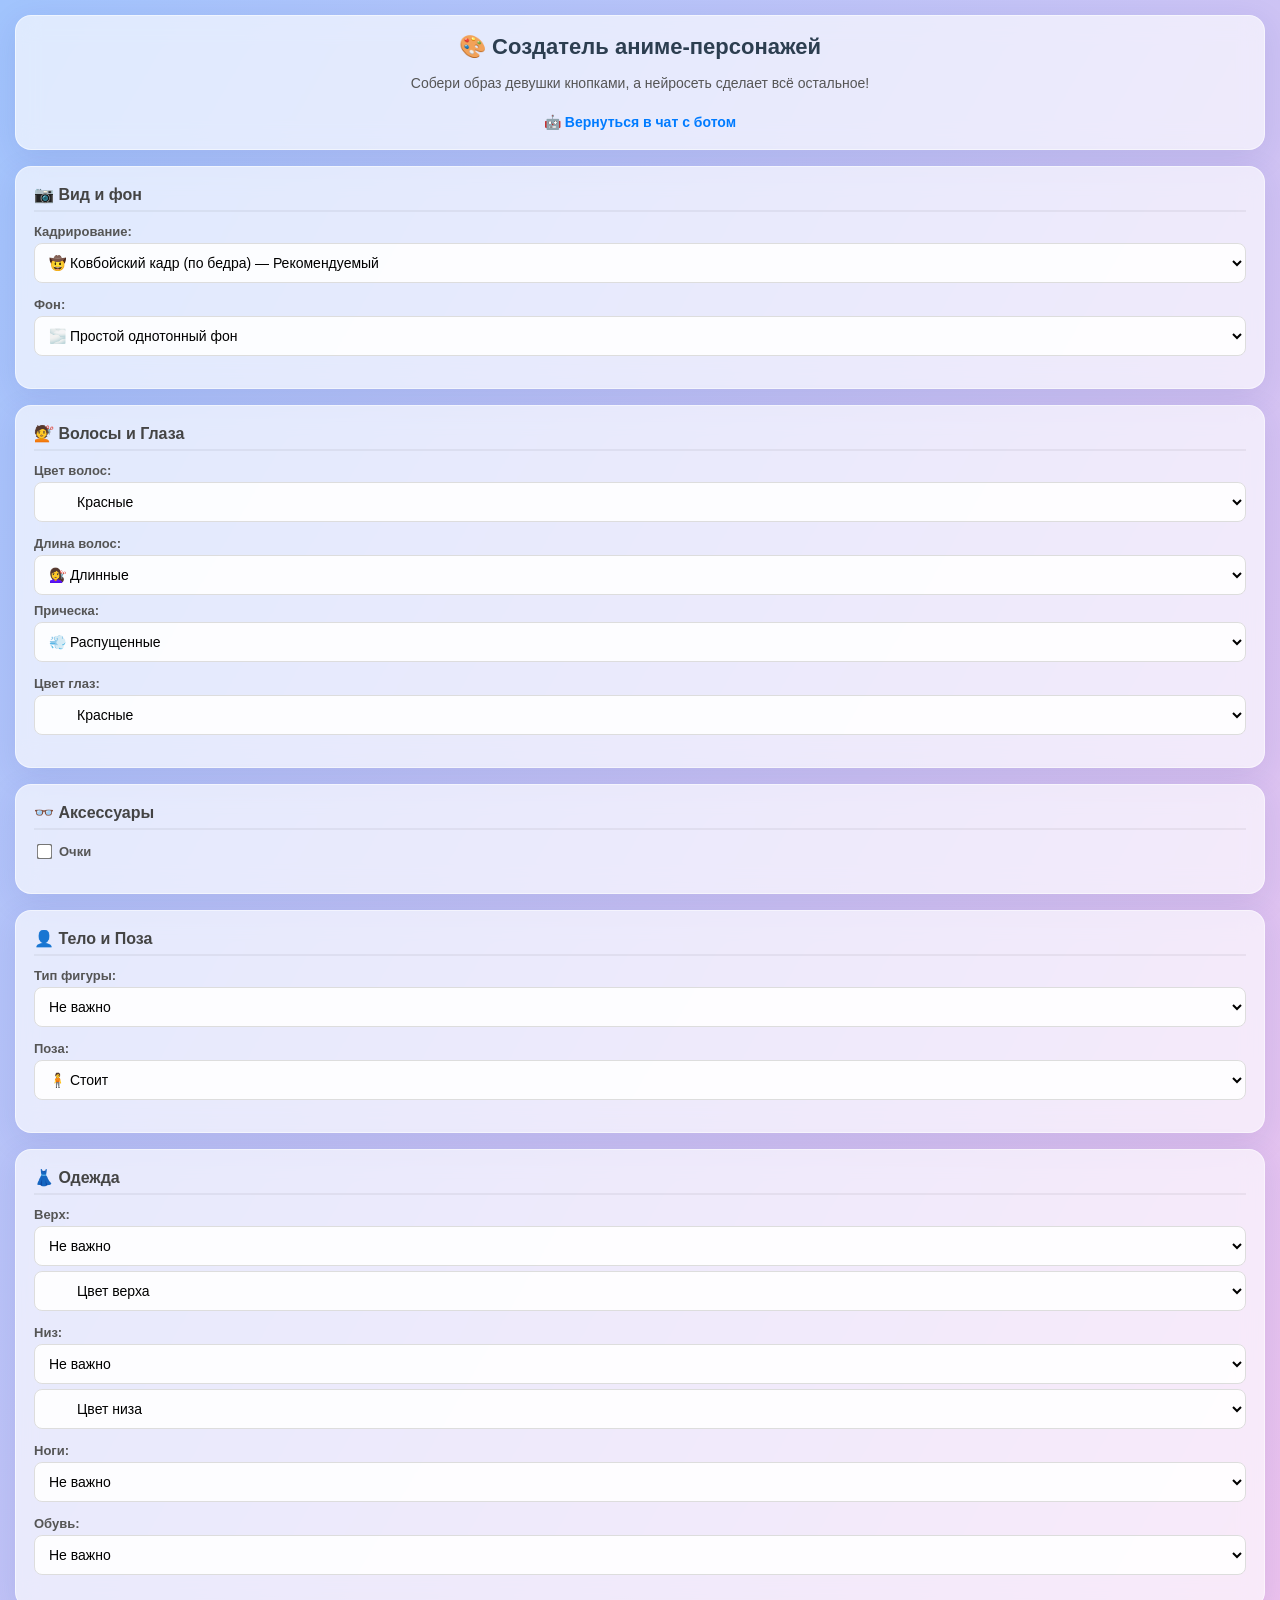
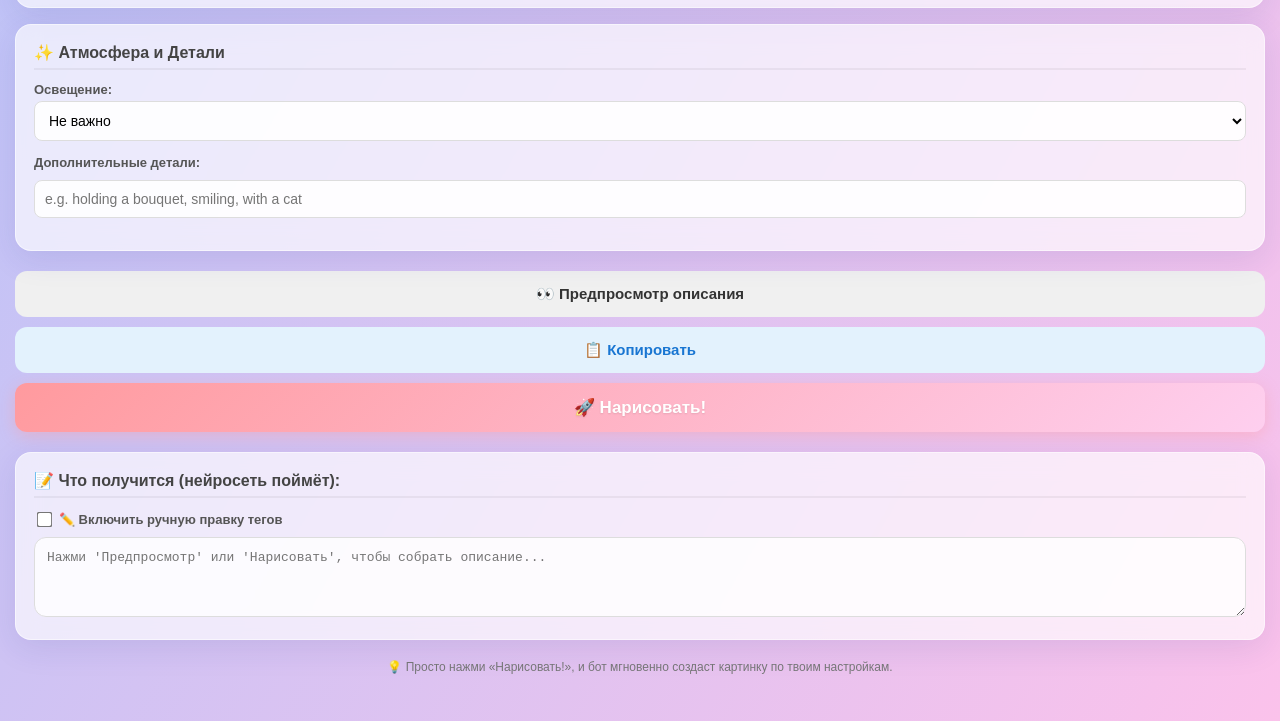
==== index.html @ bd8673c9 "add top" ====
<!DOCTYPE html>
<html lang="ru">
<head>
    <meta charset="UTF-8">
    <meta name="viewport" content="width=device-width, initial-scale=1.0, maximum-scale=1.0, user-scalable=no">
    <title>🎨 Создатель персонажей</title>
    <link rel="stylesheet" href="style.css">
    <script src="https://telegram.org/js/telegram-web-app.js"></script>
</head>
<body>

<div class="header">
    <h2>🎨 Создатель аниме-персонажей</h2>
    <p class="subtitle">Собери образ девушки кнопками, а нейросеть сделает всё остальное!</p>
    <a href="https://t.me/MyNekoBaka89_bot" target="_blank" class="bot-link">
        🤖 Вернуться в чат с ботом
    </a>
</div>

<div class="section">
    <h3>📷 Вид и фон</h3>
    <div class="control">
        <label>Кадрирование:</label>
        <select id="framing">
            <option value="cowboy shot" selected>🤠 Ковбойский кадр (по бедра) — Рекомендуемый</option>
            <option value="upper body">👤 По пояс (портрет)</option>
            <option value="full body">📸 Полный рост (требует деталей)</option>
            <option value="portrait">🖼️ Портрет (лицо и плечи)</option>
            <option value="close-up">🔍 Крупный план (только лицо)</option>
        </select>
    </div>
    <div class="control">
        <label>Фон:</label>
        <select id="background">
            <option value="simple background">🌫️ Простой однотонный фон</option>
            <option value="white background">⚪ Белый фон</option>
            <option value="bedroom">🛏️ Уютная спальня</option>
            <option value="luxury room">🏰 Роскошная комната</option>
            <option value="city park">🌳 Городской парк</option>
            <option value="night city">🌃 Ночной город</option>
            <option value="beach">🏖️ Пляж</option> <!-- 🔥 НОВОЕ -->
            <option value="">— Свой вариант —</option>
        </select>
        <input type="text" id="background_custom" placeholder="e.g. rooftop, cafe, forest" style="display: none;">
    </div>
</div>

<div class="section">
    <h3>💇 Волосы и Глаза</h3>
    <div class="control">
        <label>Цвет волос:</label>
        <select id="hair_color"  class="color-select">
            <option value="red hair">Красные</option>
            <option value="white hair">Белые</option>
            <option value="silver hair">Серебряные</option>
            <option value="black hair">Чёрные</option>
            <option value="brown hair">Каштановые</option>
            <option value="blonde hair">Блонд</option>
            <option value="pink hair">Розовые</option>
            <option value="blue hair">Синие</option>
            <option value="green hair">Зелёные</option>
            <option value="purple hair">Фиолетовые</option>
            <option value="multicolor hair">Разноцветные</option>
            <option value="lilac hair">Сиреневые</option>
            <option value="">— Свой вариант —</option>
        </select>
        <!-- СКРЫТ ПО УМОЛЧАНИЮ -->
        <input type="text" id="hair_color_custom" placeholder="e.g. gradient, rainbow, silver" style="display: none;">
    </div>
    <div class="control">
        <label>Длина волос:</label>
        <select id="hair_length">
            <option value="long hair">💇‍♀️ Длинные</option>
            <option value="medium hair">💇 Средние</option>
            <option value="short hair">✂️ Короткие</option>
        </select>
        <label style="margin-top: 8px; display: block;">Прическа:</label>
        <select id="hair_style">
            <option value="">💨 Распущенные</option>
            <option value="ponytail">🎀 Хвост</option>
            <option value="side ponytail">🎀 Хвост набок</option>
            <option value="twintails">👯 Два хвоста</option>
            <option value="twintails drill">🌀 Два хвоста-дрели</option>
            <option value="braids">🧶 Косы</option>
            <option value="bob cut">💇 Каре</option>
            <option value="hime cut">👑 Химэ (принцесса)</option>
            <option value="drill hair">🌀 Спиральные локоны</option>
            <option value="ahoge">📌 Ахогэ (торчащая прядь)</option>
            <option value="messy hair">💨 Растрёпанные</option>
            <option value="custom">— Свой вариант —</option>
        </select>
        <input type="text" id="hair_style_custom" placeholder="e.g. braided bun, messy bun" style="display: none; margin-top: 5px;">
    </div>
    <div class="control">
        <label>Цвет глаз:</label>
        <select id="eye_color"  class="color-select">
            <option value="red eyes">Красные</option>
            <option value="blue eyes">Голубые</option>
            <option value="green eyes">Зелёные</option>
            <option value="golden eyes">Золотые</option>
            <option value="purple eyes">Фиолетовые</option>
            <option value="pink eyes">Розовые</option>
            <option value="cyan eyes">Бирюзовые</option>
            <option value="yellow eyes">Жёлтые</option>
            <option value="white eyes">Белые (без зрачков)</option>
            <option value="">— Свой вариант —</option>
        </select>
        <!-- СКРЫТ ПО УМОЛЧАНИЮ -->
        <input type="text" id="eye_color_custom" placeholder="e.g. heterochromia, glowing eyes" style="display: none;">
    </div>
</div>

<div class="section">
    <h3>👓 Аксессуары</h3>
    <div class="control">
        <label style="display: flex; align-items: center; cursor: pointer;">
            <input type="checkbox" id="glasses" style="width: auto; margin-right: 8px; transform: scale(1.2);">
            Очки
        </label>
    </div>
</div>

<div class="section">
    <h3>👤 Тело и Поза</h3>
    <div class="control">
        <label>Тип фигуры:</label>
        <select id="body_type">
            <option value="">Не важно</option>
            <option value="slender">Стройная</option>
            <option value="curvy">Пышные формы</option>
            <option value="athletic">Спортивная</option>
        </select>
    </div>
    <div class="control">
        <label>Поза:</label>
        <select id="pose">
            <option value="standing">🧍 Стоит</option>
            <option value="sitting">🧘 Сидит</option>
            <option value="lying">🛌 Лежит</option>
            <option value="kneeling">🧎 На коленях</option>
            <option value="facing viewer">👀 Смотрит прямо на зрителя</option>
            <option value="">— Свой вариант —</option>
        </select>
        <!-- СКРЫТ ПО УМОЛЧАНИЮ -->
        <input type="text" id="pose_custom" placeholder="e.g. hugging pillow, looking back" style="display: none;">
    </div>
</div>

<div class="section">
    <h3>👗 Одежда</h3>
    <div class="control">
        <label>Верх:</label>
        <select id="top">
            <option value="">Не важно</option>
            <option value="t-shirt">👕 Футболка</option>
            <option value="shirt"> Рубашка</option>
            <option value="blouse">👚 Блузка</option>
            <option value="crop top"> Кроп-топ</option>
            <option value="tank top">🎽 Майка</option>
            <option value="off-shoulder shirt">👗 С открытыми плечами</option>
            <option value="backless dress">👗 С открытой спиной</option>
            <option value="bikini top"> Бикини (верх)</option> <!-- 🔥 НОВОЕ -->
            <option value="bra">🎀 Бюстгальтер</option>
            <option value="cat bra">🐱 Бюстгальтер с ушками</option>
            <option value="custom">— Свой вариант —</option>
        </select>
        <select id="top_color" style="margin-top: 5px;" class="color-select">
            <option value="">Цвет верха</option>
            <option value="red">Красный</option>
            <option value="white">Белый</option>
            <option value="black">Черный</option>
            <option value="blue">Синий</option>
            <option value="pink">Розовый</option>
            <option value="purple">Фиолетовый</option>
            <option value="custom">— Свой вариант —</option>
        </select>
        <input type="text" id="top_custom" placeholder="e.g. lace top, leather jacket" style="display: none; margin-top: 5px;">
        <input type="text" id="top_color_custom" placeholder="e.g. neon green, pastel pink" style="display: none; margin-top: 5px;">
    </div>

    <div class="control">
        <label>Низ:</label>
        <select id="bottom">
            <option value="">Не важно</option>
            <option value="miniskirt">👗 Мини-юбка</option>
            <option value="short skirt">👗 Короткая юбка</option>
            <option value="pleated skirt">👗 Плиссированная юбка</option>
            <option value="long skirt">👗 Длинная юбка</option>
            <option value="short shorts">🩳 Короткие шорты</option>
            <option value="jeans">👖 Джинсы</option>
            <option value="bikini bottom"> Бикини (низ)</option> <!-- 🔥 НОВОЕ -->
            <option value="panties">🩲 Трусики</option>
            <option value="cat panties">🐱 Трусики с ушками</option>
            <option value="custom">— Свой вариант —</option>
        </select>
        <select id="bottom_color" style="margin-top: 5px;" class="color-select">
            <option value="">Цвет низа</option>
            <option value="red">Красный</option>
            <option value="white">Белый</option>
            <option value="black">Черный</option>
            <option value="blue">Синий</option>
            <option value="pink">Розовый</option>
            <option value="purple">Фиолетовый</option>
            <option value="custom">— Свой вариант —</option>
        </select>
        <input type="text" id="bottom_custom" placeholder="e.g. leather skirt, denim shorts" style="display: none; margin-top: 5px;">
        <input type="text" id="bottom_color_custom" placeholder="e.g. neon green, pastel pink" style="display: none; margin-top: 5px;">
    </div>

    <div class="control">
        <label>Ноги:</label>
        <select id="legs">
            <option value="">Не важно</option>
            <option value="bare legs">🦵 Голые ноги</option>
            <option value="thighhighs">🧦 Чулки до бедра</option>
            <option value="kneehighs">🧦 Гольфы</option>
            <option value="pantyhose">👖 Колготки</option>
            <option value="stockings">🧦 Чулки</option>
            <option value="fishnet stockings">🕸️ Сетчатые чулки</option>
        </select>
    </div>

    <div class="control">
        <label>Обувь:</label>
        <select id="shoes">
            <option value="">Не важно</option>
            <option value="barefoot">🦶 Босиком</option>
            <option value="sneakers">👟 Кроссовки</option>
            <option value="boots">👢 Ботинки</option>
            <option value="high heels">👠 Туфли на каблуке</option>
            <option value="sandals">🩴 Сандалии</option>
            <option value="loafers">👞 Лоферы</option>
        </select>
    </div>
</div>

<div class="section">
    <h3>✨ Атмосфера и Детали</h3>
    <div class="control">
        <label>Освещение:</label>
        <select id="lighting">
            <option value="">Не важно</option>
            <option value="warm light">Тёплый уютный свет</option>
            <option value="soft lighting">Мягкий рассеянный свет</option>
            <option value="neon lights">Неоновая подсветка</option>
            <option value="sunlight">Яркий солнечный свет</option>
        </select>
    </div>
    <div class="control">
        <label>Дополнительные детали:</label>
        <input type="text" id="extra" placeholder="e.g. holding a bouquet, smiling, with a cat">
    </div>
</div>

<div class="buttons">
    <button onclick="previewDescription()" class="preview-btn">👀 Предпросмотр описания</button>
    <button onclick="copyDescription()" id="copyBtn">📋 Копировать</button>
    <button onclick="sendToBot()" class="generate-btn">🚀 Нарисовать!</button>
</div>

<div class="section">
    <h3>📝 Что получится (нейросеть поймёт):</h3>

    <!-- Чекбокс для включения редактирования -->
    <div class="control" style="margin-bottom: 8px;">
        <label style="display: flex; align-items: center; cursor: pointer; font-size: 13px;">
            <input type="checkbox" id="manual_edit" style="width: auto; margin-right: 8px; transform: scale(1.2);" onchange="toggleManualEdit()">
            ✏️ Включить ручную правку тегов
        </label>
    </div>

    <!-- Убрали readonly, добавили id для чекбокса -->
    <textarea id="result" readonly placeholder="Нажми 'Предпросмотр' или 'Нарисовать', чтобы собрать описание..."></textarea>
</div>

<div class="footer">
    <p>💡 Просто нажми «Нарисовать!», и бот мгновенно создаст картинку по твоим настройкам.</p>
</div>

<!-- Увеличиваем версию, чтобы браузер не кэшировал старый JS -->
<script src="script.js?v=9"></script>
</body>
</html>
---- style.css ----
body {
    margin: 0;
    padding: 15px;
    font-family: 'Segoe UI', Tahoma, Geneva, Verdana, sans-serif;
    /* Нежный аниме-градиент (пастельно-розовый в голубой) */
    background: linear-gradient(135deg, #fdfbfb 0%, #ebedee 100%);
    background: linear-gradient(120deg, #a1c4fd 0%, #fbc2eb 100%);
    min-height: 100vh;
    box-sizing: border-box;
    color: #333;
}

/* Эффект матового стекла для всех секций */
.section, .header {
    background: rgba(255, 255, 255, 0.65);
    backdrop-filter: blur(12px);
    -webkit-backdrop-filter: blur(12px);
    border-radius: 16px;
    padding: 18px;
    margin-bottom: 16px;
    box-shadow: 0 8px 32px 0 rgba(31, 38, 135, 0.1);
    border: 1px solid rgba(255, 255, 255, 0.5);
}

.header {
    text-align: center;
}

.header h2 {
    margin: 0 0 8px 0;
    color: #2c3e50;
    font-size: 22px;
}

.subtitle {
    color: #555;
    font-size: 14px;
    margin-bottom: 12px;
    line-height: 1.4;
}

.bot-link {
    display: inline-block;
    margin-top: 8px;
    color: #007bff;
    text-decoration: none;
    font-weight: 600;
    font-size: 14px;
}

h3 {
    margin-top: 0;
    margin-bottom: 12px;
    font-size: 16px;
    color: #444;
    border-bottom: 2px solid rgba(0,0,0,0.05);
    padding-bottom: 6px;
}

.control {
    margin-bottom: 14px;
}

.control label {
    display: block;
    font-size: 13px;
    font-weight: 600;
    color: #555;
    margin-bottom: 4px;
}

select, input[type="text"] {
    width: 100%;
    padding: 10px;
    border: 1px solid #ddd;
    border-radius: 8px;
    font-size: 14px;
    background: rgba(255, 255, 255, 0.9);
    box-sizing: border-box;
    outline: none;
    transition: border-color 0.2s;
}

select:focus, input[type="text"]:focus {
    border-color: #a1c4fd;
    box-shadow: 0 0 0 3px rgba(161, 196, 253, 0.2);
}

input[type="text"] {
    margin-top: 6px;
}

.buttons {
    display: flex;
    flex-direction: column;
    gap: 10px;
    margin: 20px 0;
}

button {
    border-radius: 12px;
    border: none;
    padding: 14px;
    font-size: 15px;
    font-weight: 600;
    cursor: pointer;
    transition: all 0.2s;
    width: 100%;
}

button:active {
    transform: scale(0.98);
}

.preview-btn {
    background: #f0f0f0;
    color: #333;
}

#copyBtn {
    background: #e3f2fd;
    color: #1976d2;
}

.generate-btn {
    background: linear-gradient(135deg, #ff9a9e 0%, #fecfef 100%);
    color: #fff;
    font-size: 17px;
    text-shadow: 0 1px 2px rgba(0,0,0,0.1);
    box-shadow: 0 4px 15px rgba(255, 154, 158, 0.4);
}

textarea#result {
    width: 100%;
    min-height: 80px;
    padding: 12px;
    border: 1px solid #ddd;
    border-radius: 12px;
    font-size: 13px;
    font-family: monospace;
    background: rgba(255, 255, 255, 0.8);
    resize: vertical;
    box-sizing: border-box;
}

.footer {
    text-align: center;
    font-size: 12px;
    color: #777;
    margin-top: 20px;
    padding-bottom: 20px;
}

/* Специальный класс для селектов с цветами */
.color-select {
    padding-left: 38px !important; /* Место под кружок */
    background-repeat: no-repeat;
    background-position: 12px center;
    background-size: 18px 18px;
    /* Дефолтный серый кружок, пока цвет не выбран */
    background-image: radial-gradient(circle, #cccccc 100%);
    transition: background-image 0.2s ease;
}

/* Делаем белый цвет видимым на белом фоне селекта */
.color-select[value="white hair"],
.color-select[value="white eyes"] {
    border: 1px solid #ddd;
}
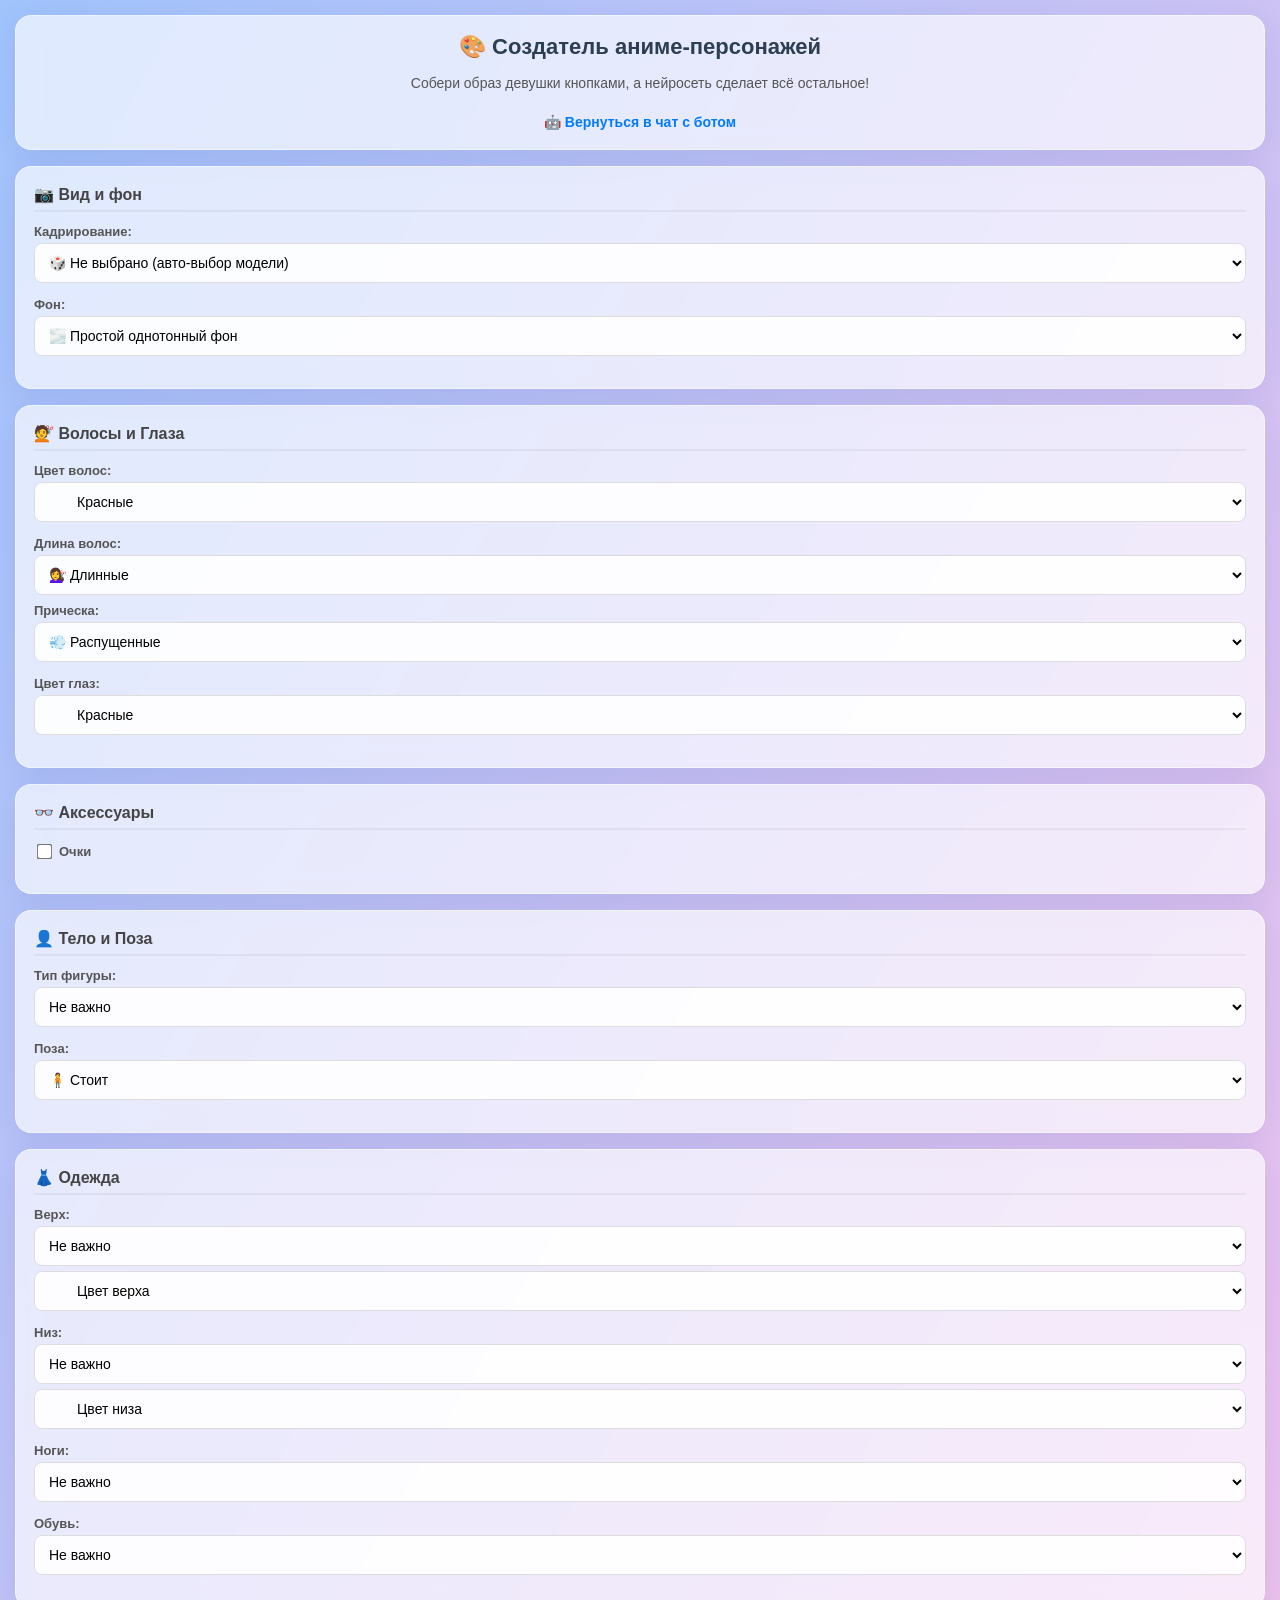
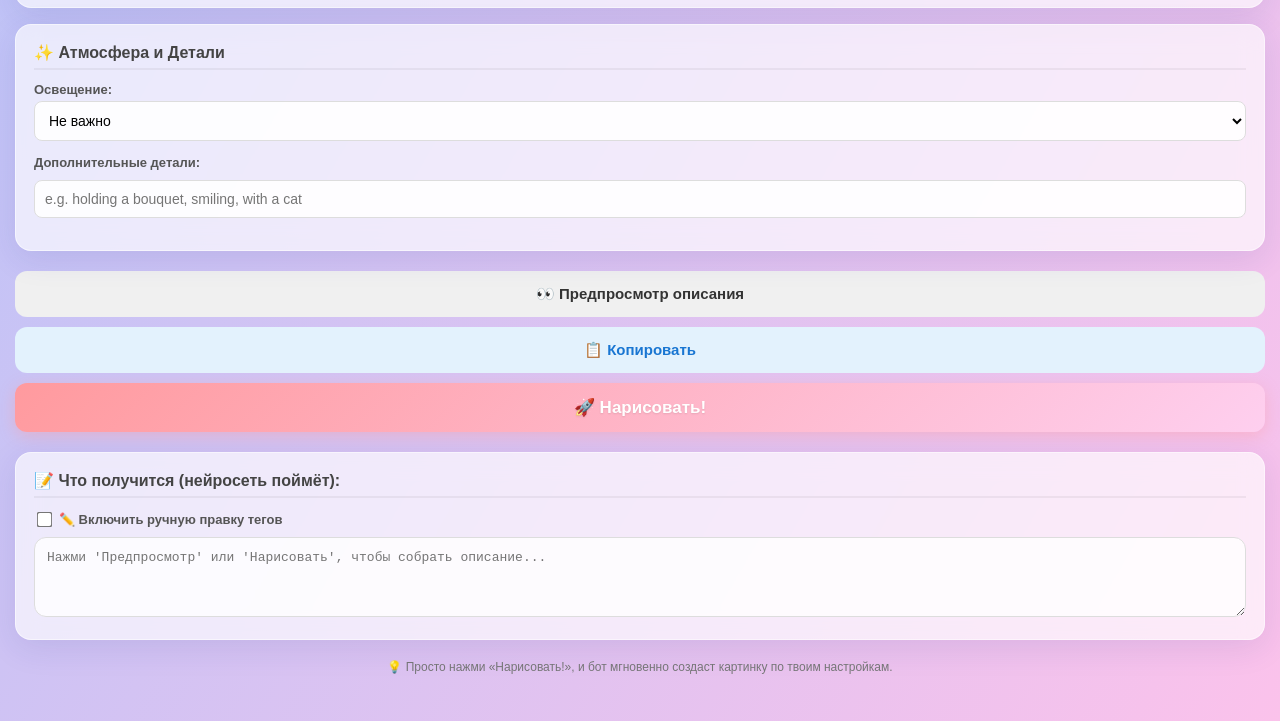
==== commit 8f48ab92: "fix" ====
--- a/index.html
+++ b/index.html
@@ -22,11 +22,12 @@
     <div class="control">
         <label>Кадрирование:</label>
         <select id="framing">
-            <option value="cowboy shot" selected>🤠 Ковбойский кадр (по бедра) — Рекомендуемый</option>
+            <option value="" selected>🎲 Не выбрано (авто-выбор модели)</option>
+            <option value="cowboy shot">🤠 Ковбойский кадр (по бедра) — Рекомендуемый</option>
             <option value="upper body">👤 По пояс (портрет)</option>
-            <option value="full body">📸 Полный рост (требует деталей)</option>
             <option value="portrait">🖼️ Портрет (лицо и плечи)</option>
             <option value="close-up">🔍 Крупный план (только лицо)</option>
+            <option value="full body">⚠️ Полный рост (может снизить качество)</option>
         </select>
     </div>
     <div class="control">
@@ -152,19 +153,73 @@
         <label>Верх:</label>
         <select id="top">
             <option value="">Не важно</option>
-            <option value="t-shirt">👕 Футболка</option>
-            <option value="shirt"> Рубашка</option>
-            <option value="blouse">👚 Блузка</option>
-            <option value="crop top"> Кроп-топ</option>
-            <option value="tank top">🎽 Майка</option>
-            <option value="off-shoulder shirt">👗 С открытыми плечами</option>
-            <option value="backless dress">👗 С открытой спиной</option>
-            <option value="bikini top"> Бикини (верх)</option> <!-- 🔥 НОВОЕ -->
-            <option value="bra">🎀 Бюстгальтер</option>
-            <option value="cat bra">🐱 Бюстгальтер с ушками</option>
-            <option value="custom">— Свой вариант —</option>
-        </select>
-        <select id="top_color" style="margin-top: 5px;" class="color-select">
+            <option value="custom">— Свой вариант —</option>
+
+            <optgroup label="👕 Базовый и повседневный">
+                <option value="t-shirt">👕 Футболка</option>
+                <option value="shirt">👔 Рубашка</option>
+                <option value="unbuttoned shirt">👔 Расстегнутая рубашка</option>
+                <option value="blouse">👚 Блузка</option>
+                <option value="crop top">Кроп-топ</option>
+                <option value="tank top">🎽 Майка</option>
+                <option value="polo">👕 Рубашка-поло</option>
+                <option value="turtleneck">🧣 Водолазка</option>
+                <option value="hoodie">🧥 Худи / Толстовка</option>
+            </optgroup>
+
+            <optgroup label="👗 Открытый и вечерний стиль">
+                <option value="off-shoulder shirt">👗 С открытыми плечами</option>
+                <option value="slipped off shoulder">👗 Спущенное с одного плеча</option>
+                <option value="backless dress">👗 С открытой спиной</option>
+                <option value="corset">⏳ Корсет / Бюстье</option>
+                <option value="satin top">👚 Шёлковый топ на бретельках</option>
+                <option value="deep cleavage">🔥 Топ с глубоким декольте</option>
+            </optgroup>
+
+            <optgroup label="🧶 Уютный и домашний стиль">
+                <option value="oversize sweater">🧶 Оверсайз свитер (спадающий с плеча)</option>
+                <option value="virgin killer sweater">💔 Свитер «убийца девственников»</option>
+                <option value="pajama top">🧸 Пижамная рубашка</option>
+                <option value="bathrobe">🧖‍♀️ Банный халат (нараспашку)</option>
+            </optgroup>
+
+            <optgroup label="🎀 Нижнее белье и купальники">
+                <option value="sports bra">🎽 Спортивный топ-бра</option>
+                <option value="bra">🎀 Бюстгальтер</option>
+                <option value="cat bra">🐱 Бюстгальтер с ушками</option>
+                <option value="cupless bra">🔓 Бюстгальтер без чашечек</option>
+                <option value="lace bodysuit">🖤 Кружевное боди</option>
+                <option value="transparent bra">🕸️ Прозрачное бра</option>
+                <option value="bikini top">👙 Бикини (верх)</option>
+            </optgroup>
+
+            <optgroup label="⛓️ Фетиш, кожа и латекс">
+                <option value="latex top">🔥 Латексный / виниловый топ</option>
+                <option value="fishnet top">🕸️ Сетка (топ)</option>
+                <option value="harness">⛓️ Харнесс / Портупея</option>
+                <option value="leather jacket">🧥 Косуха / Кожаная куртка</option>
+                <option value="leather bra">🖤 Кожаный лиф</option>
+            </optgroup>
+
+            <optgroup label="🎭 Косплей и униформа">
+                <option value="school shirt">🎒 Школьная рубашка (с галстуком)</option>
+                <option value="maid top">🧹 Топ горничной</option>
+                <option value="sports jersey">🏀 Спортивная джерси</option>
+                <option value="nurse top">🩺 Медицинский топ / халат</option>
+                <option value="office suit">💼 Строгий пиджак (офисный стиль)</option>
+            </optgroup>
+
+            <optgroup label="👘 Традиционный и Фэнтези (Бонус)">
+                <option value="kimono">👘 Кимоно</option>
+                <option value="yukata">🎐 Юката (летнее кимоно)</option>
+                <option value="miko outfit">⛩️ Одежда жрицы (мико)</option>
+                <option value="fantasy armor">🛡️ Легкая фэнтези-броня</option>
+                <option value="wizard robe">🧙‍♀️ Мантия волшебницы</option>
+            </optgroup>
+        </select>
+
+        <!-- Цвета и кастомные поля остаются без изменений -->
+        <select id="top_color" class="color-select" style="margin-top: 5px;">
             <option value="">Цвет верха</option>
             <option value="red">Красный</option>
             <option value="white">Белый</option>
@@ -182,18 +237,51 @@
         <label>Низ:</label>
         <select id="bottom">
             <option value="">Не важно</option>
-            <option value="miniskirt">👗 Мини-юбка</option>
-            <option value="short skirt">👗 Короткая юбка</option>
-            <option value="pleated skirt">👗 Плиссированная юбка</option>
-            <option value="long skirt">👗 Длинная юбка</option>
-            <option value="short shorts">🩳 Короткие шорты</option>
-            <option value="jeans">👖 Джинсы</option>
-            <option value="bikini bottom"> Бикини (низ)</option> <!-- 🔥 НОВОЕ -->
-            <option value="panties">🩲 Трусики</option>
-            <option value="cat panties">🐱 Трусики с ушками</option>
-            <option value="custom">— Свой вариант —</option>
-        </select>
-        <select id="bottom_color" style="margin-top: 5px;" class="color-select">
+            <option value="custom">— Свой вариант —</option>
+
+            <optgroup label=" Базовый и повседневный низ">
+                <option value="jeans">👖 Джинсы</option>
+                <option value="denim shorts">🩳 Джинсовые шорты</option>
+                <option value="short shorts">🩳 Короткие шорты</option>
+                <option value="sweatpants"> Спортивные штаны</option>
+                <option value="leggings">🧘 Леггинсы / Лосины</option>
+                <option value="yoga pants">🧘 Йога-штаны</option>
+            </optgroup>
+
+            <optgroup label="👗 Юбки (Классика аниме)">
+                <option value="pleated skirt">👗 Плиссированная юбка (школьная)</option>
+                <option value="miniskirt">👗 Мини-юбка</option>
+                <option value="pencil skirt">👗 Юбка-карандаш</option>
+                <option value="frilled skirt">👗 Юбка с оборками</option>
+                <option value="long skirt"> Длинная юбка (макси)</option>
+                <option value="tiered skirt"> Многоярусная юбка</option>
+            </optgroup>
+
+            <optgroup label=" Нижнее белье и купальники">
+                <option value="panties">🩲 Трусики</option>
+                <option value="bikini bottom">👙 Бикини (низ)</option>
+                <option value="thong"> Стринги</option>
+                <option value="bloomers">🩳 Спортивные трусики (блумеры)</option>
+                <option value="cat panties">🐱 Трусики с ушками</option>
+            </optgroup>
+
+            <optgroup label="⛓️ Фетиш, кожа и латекс">
+                <option value="latex pants">🔥 Латексные штаны</option>
+                <option value="leather pants">🖤 Кожаные штаны</option>
+                <option value="latex skirt">🔥 Латексная юбка</option>
+                <option value="torn pants">🧟 Рваные штаны</option>
+            </optgroup>
+
+            <optgroup label="🎭 Униформа и Традиционный стиль">
+                <option value="school skirt">🎒 Школьная юбка</option>
+                <option value="maid skirt">🧹 Юбка горничной</option>
+                <option value="hakama">️ Хакама (традиционные штаны-юбка)</option>
+                <option value="armor skirt">🛡️ Юбка-доспех (тассеты)</option>
+                <option value="sarong">🏖️ Саронг (пляжная накидка)</option>
+            </optgroup>
+        </select>
+
+        <select id="bottom_color" class="color-select" style="margin-top: 5px;">
             <option value="">Цвет низа</option>
             <option value="red">Красный</option>
             <option value="white">Белый</option>
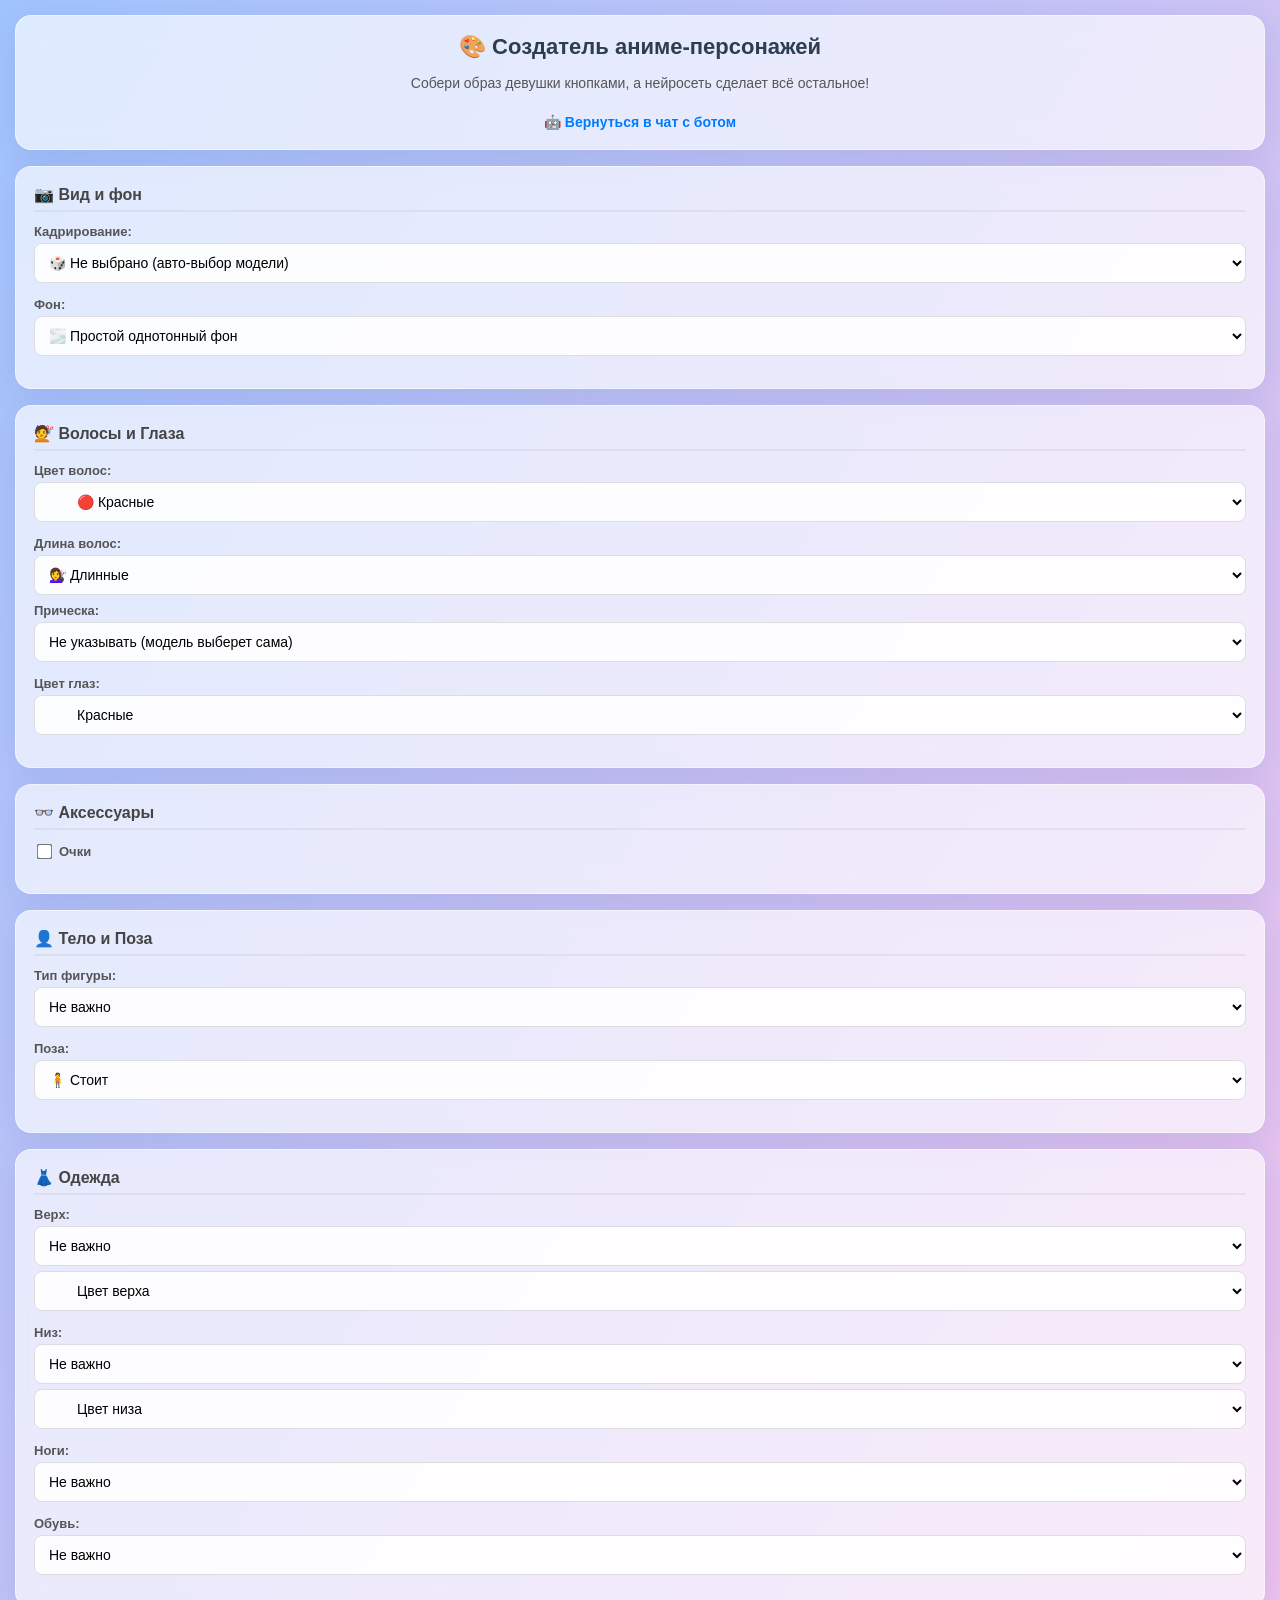
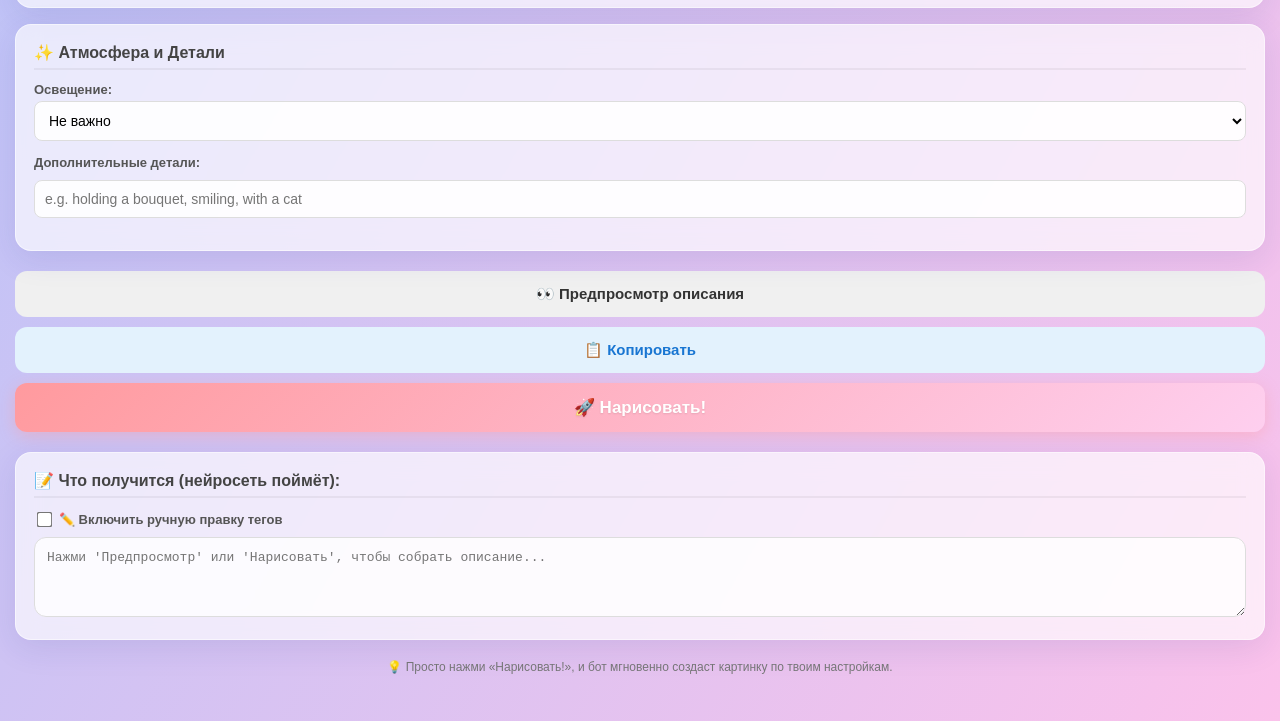
==== commit 933d4b98: "add details" ====
--- a/index.html
+++ b/index.html
@@ -50,19 +50,20 @@
     <h3>💇 Волосы и Глаза</h3>
     <div class="control">
         <label>Цвет волос:</label>
-        <select id="hair_color"  class="color-select">
-            <option value="red hair">Красные</option>
-            <option value="white hair">Белые</option>
-            <option value="silver hair">Серебряные</option>
-            <option value="black hair">Чёрные</option>
-            <option value="brown hair">Каштановые</option>
-            <option value="blonde hair">Блонд</option>
-            <option value="pink hair">Розовые</option>
-            <option value="blue hair">Синие</option>
-            <option value="green hair">Зелёные</option>
-            <option value="purple hair">Фиолетовые</option>
-            <option value="multicolor hair">Разноцветные</option>
-            <option value="lilac hair">Сиреневые</option>
+        <select id="hair_color" class="color-select">
+            <option value="red hair">🔴 Красные</option>
+            <option value="white hair">⚪ Белые</option>
+            <option value="silver hair">🩶 Серебряные</option>
+            <option value="black hair">⚫ Чёрные</option>
+            <option value="brown hair">🟤 Каштановые</option>
+            <option value="blonde hair">🟡 Блонд</option>
+            <option value="pink hair">🩷 Розовые</option>
+            <option value="light blue hair">🩵 Светло-голубые (Тзинчия)</option>
+            <option value="blue hair">🔵 Синие</option>
+            <option value="green hair">🟢 Зелёные</option>
+            <option value="purple hair">🟣 Фиолетовые</option>
+            <option value="multicolor hair">🌈 Разноцветные</option>
+            <option value="lilac hair">💜 Сиреневые</option>
             <option value="">— Свой вариант —</option>
         </select>
         <!-- СКРЫТ ПО УМОЛЧАНИЮ -->
@@ -77,12 +78,19 @@
         </select>
         <label style="margin-top: 8px; display: block;">Прическа:</label>
         <select id="hair_style">
-            <option value="">💨 Распущенные</option>
+            <option value="">Не указывать (модель выберет сама)</option>
+            <option value="simple hairstyle">💇 Простая причёска</option>
+            <option value="wavy hair">🌊 Волнистые волосы</option>
+            <option value="curly hair">🌀 Кудрявые волосы</option>
+            <option value="straight hair">📏 Прямые волосы</option>
             <option value="ponytail">🎀 Хвост</option>
+            <option value="high ponytail">🎀 Высокий хвост</option>
+            <option value="low ponytail">🎀 Низкий хвост</option>
             <option value="side ponytail">🎀 Хвост набок</option>
             <option value="twintails">👯 Два хвоста</option>
             <option value="twintails drill">🌀 Два хвоста-дрели</option>
             <option value="braids">🧶 Косы</option>
+            <option value="bun">🍡 Пучок</option>
             <option value="bob cut">💇 Каре</option>
             <option value="hime cut">👑 Химэ (принцесса)</option>
             <option value="drill hair">🌀 Спиральные локоны</option>
@@ -250,11 +258,23 @@
 
             <optgroup label="👗 Юбки (Классика аниме)">
                 <option value="pleated skirt">👗 Плиссированная юбка (школьная)</option>
+                <option value="plaid skirt">🏴‍☠️ Клетчатая юбка (шотландка)</option>
+                <option value="checkered skirt">🏁 Клетчатая юбка (простая)</option>
                 <option value="miniskirt">👗 Мини-юбка</option>
                 <option value="pencil skirt">👗 Юбка-карандаш</option>
                 <option value="frilled skirt">👗 Юбка с оборками</option>
-                <option value="long skirt"> Длинная юбка (макси)</option>
-                <option value="tiered skirt"> Многоярусная юбка</option>
+                <option value="long skirt">👗 Длинная юбка (макси)</option>
+                <option value="tiered skirt">👗 Многоярусная юбка</option>
+            </optgroup>
+
+            <optgroup label="🏴‍☠️ Комбо-юбки (готовые сочетания)">
+                <option value="pleated skirt, short skirt, plaid skirt">🏴‍☠️ Клетчатая плиссированная мини</option>
+                <option value="pleated skirt, plaid skirt">🏴‍☠️ Клетчатая плиссированная</option>
+                <option value="short skirt, plaid skirt">🏴‍☠️ Короткая клетчатая</option>
+                <option value="pleated skirt, short skirt, checkered skirt">🏁 Клетчатая плиссированная мини (простая)</option>
+                <option value="long skirt, frilled skirt">👗 Длинная с оборками</option>
+                <option value="miniskirt, frilled skirt">👗 Мини с оборками</option>
+                <option value="pencil skirt, short skirt">👗 Короткая юбка-карандаш</option>
             </optgroup>
 
             <optgroup label=" Нижнее белье и купальники">
@@ -366,6 +386,6 @@
 </div>
 
 <!-- Увеличиваем версию, чтобы браузер не кэшировал старый JS -->
-<script src="script.js?v=9"></script>
+<script src="script.js?v=10"></script>
 </body>
 </html>
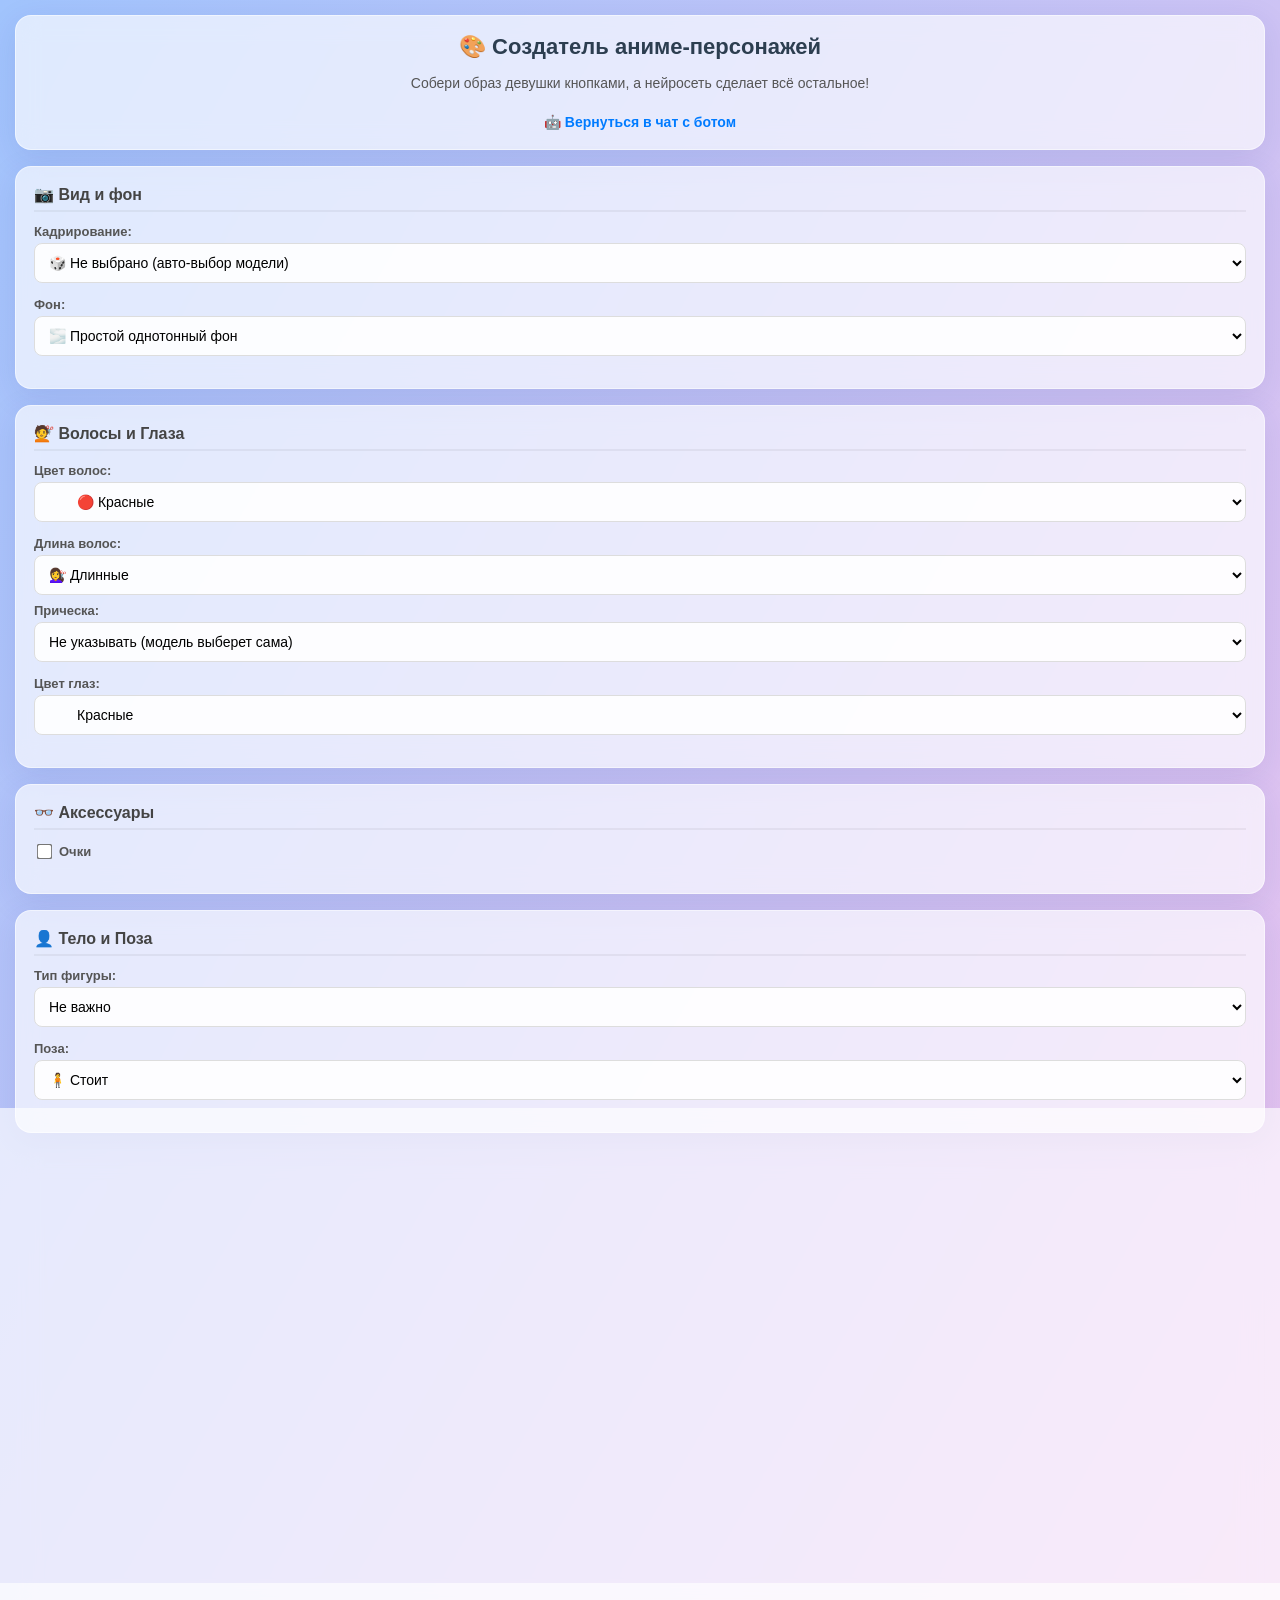
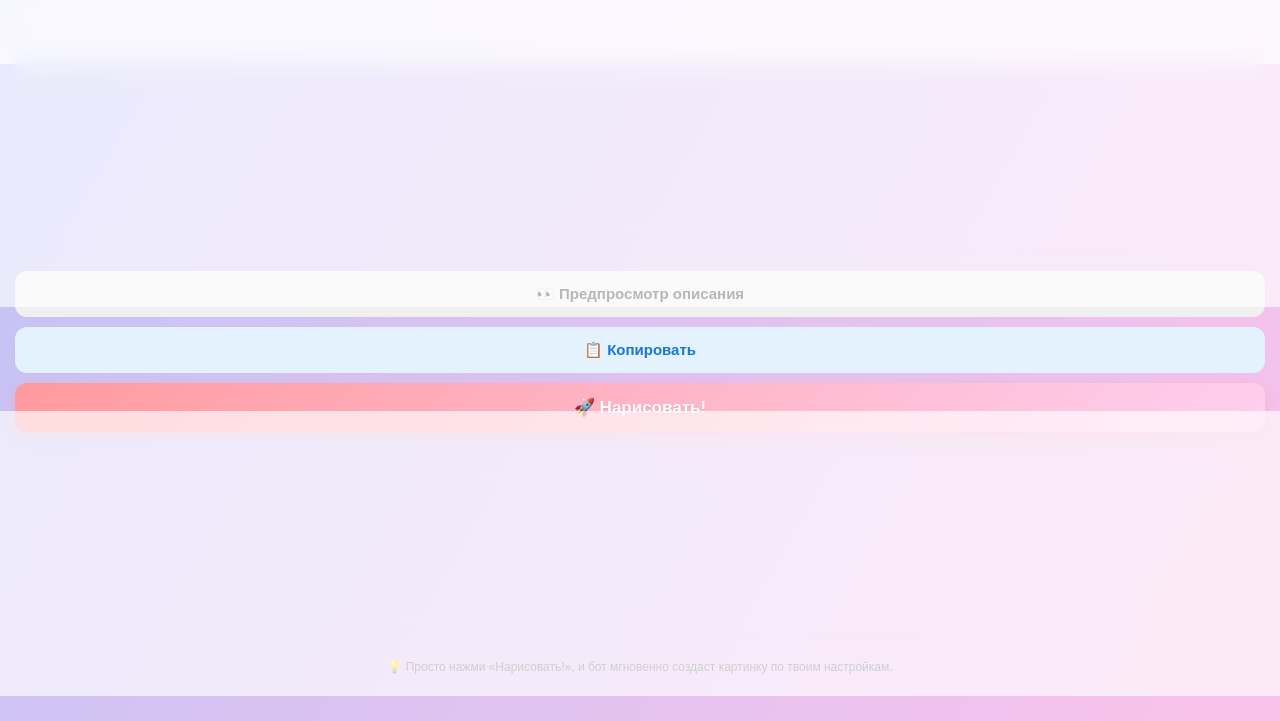
==== commit 04146958: "add blue" ====
--- a/index.html
+++ b/index.html
@@ -58,7 +58,7 @@
             <option value="brown hair">🟤 Каштановые</option>
             <option value="blonde hair">🟡 Блонд</option>
             <option value="pink hair">🩷 Розовые</option>
-            <option value="light blue hair">🩵 Светло-голубые (Тзинчия)</option>
+            <option value="light blue hair">🩵 Светло-голубые</option>
             <option value="blue hair">🔵 Синие</option>
             <option value="green hair">🟢 Зелёные</option>
             <option value="purple hair">🟣 Фиолетовые</option>
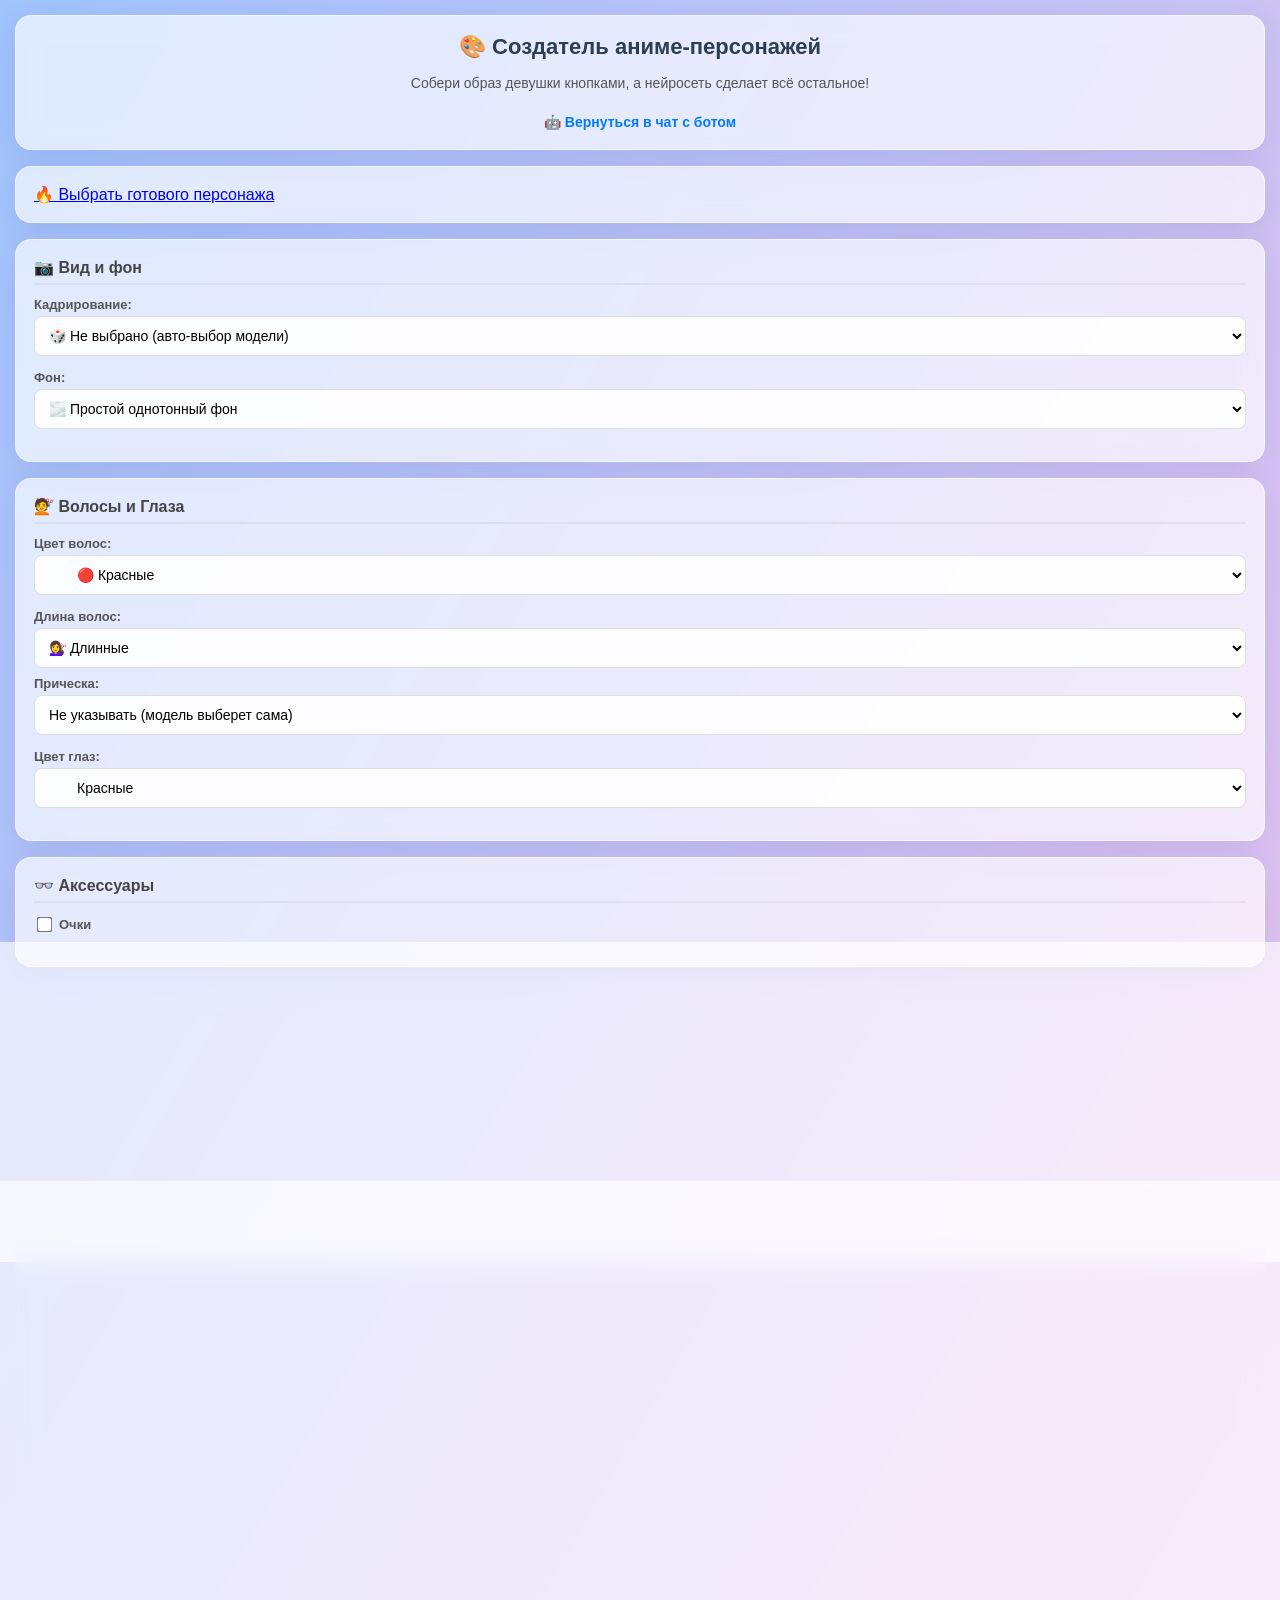
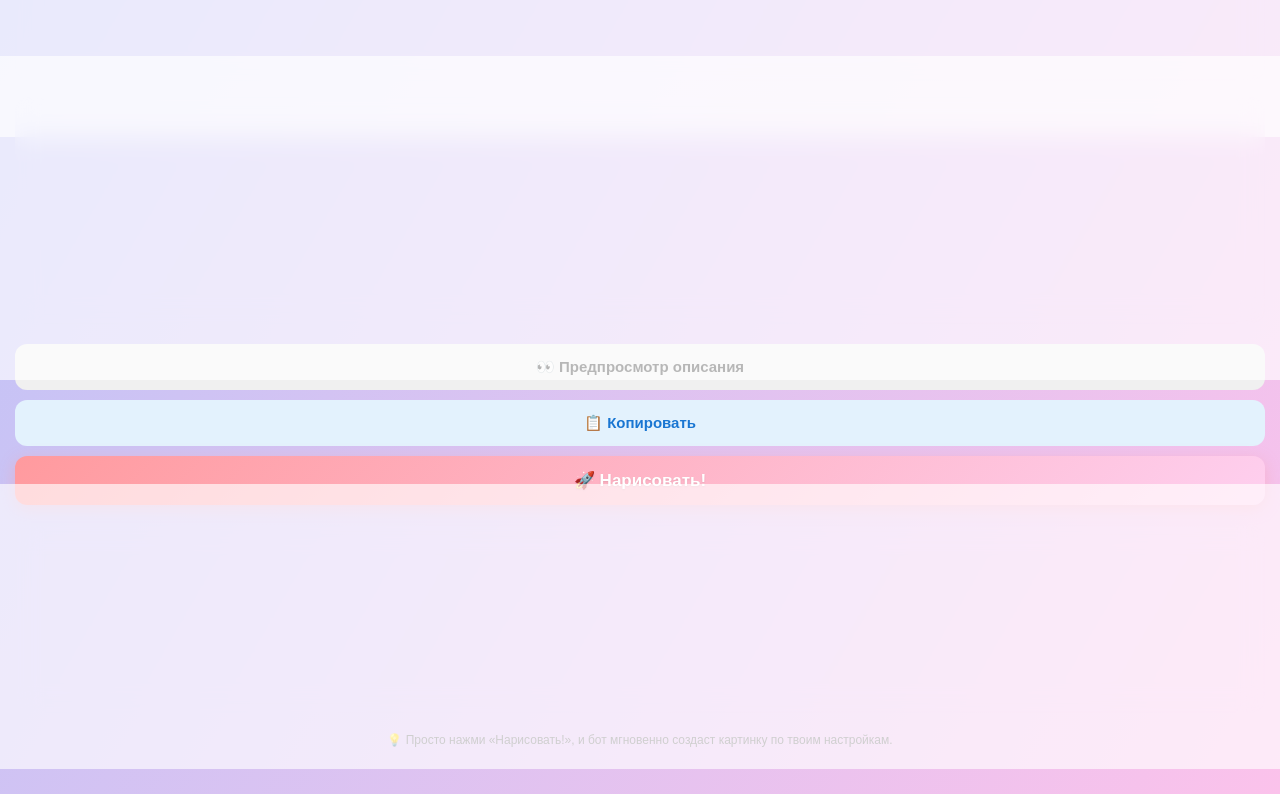
==== commit 316a51bf: "add chars" ====
--- a/index.html
+++ b/index.html
@@ -14,6 +14,12 @@
     <p class="subtitle">Собери образ девушки кнопками, а нейросеть сделает всё остальное!</p>
     <a href="https://t.me/MyNekoBaka89_bot" target="_blank" class="bot-link">
         🤖 Вернуться в чат с ботом
+    </a>
+</div>
+
+<div class="section">
+    <a href="characters.html" class="characters-btn">
+        🔥 Выбрать готового персонажа
     </a>
 </div>
 
--- a/style.css
+++ b/style.css
@@ -166,4 +166,287 @@
 .color-select[value="white hair"],
 .color-select[value="white eyes"] {
     border: 1px solid #ddd;
+}
+
+
+/* Сетка персонажей */
+.characters-grid {
+    display: grid;
+    grid-template-columns: repeat(auto-fill, minmax(160px, 1fr));
+    gap: 12px;
+    padding: 10px;
+}
+
+.character-card {
+    background: linear-gradient(135deg, #667eea 0%, #764ba2 100%);
+    border-radius: 12px;
+    overflow: hidden;
+    cursor: pointer;
+    transition: transform 0.2s, box-shadow 0.2s;
+    position: relative;
+}
+
+.character-card:hover {
+    transform: translateY(-4px);
+    box-shadow: 0 8px 25px rgba(102, 126, 234, 0.4);
+}
+
+.character-card img {
+    width: 100%;
+    height: 200px;
+    object-fit: cover;
+    display: block;
+}
+
+.card-info {
+    padding: 10px;
+    background: rgba(0, 0, 0, 0.7);
+    color: white;
+}
+
+.card-info h4 {
+    margin: 0 0 8px 0;
+    font-size: 14px;
+}
+
+.tags {
+    display: flex;
+    flex-wrap: wrap;
+    gap: 4px;
+}
+
+.tag {
+    background: rgba(255, 255, 255, 0.2);
+    padding: 2px 8px;
+    border-radius: 12px;
+    font-size: 11px;
+}
+/* Фильтры */
+.filters {
+    display: flex;
+    gap: 8px;
+    padding: 10px;
+    overflow-x: auto;
+}
+
+.filter-btn {
+    background: rgba(102, 126, 234, 0.2);
+    border: 2px solid #667eea;
+    color: white;
+    padding: 8px 16px;
+    border-radius: 20px;
+    cursor: pointer;
+    white-space: nowrap;
+    transition: all 0.2s;
+}
+
+.filter-btn.active {
+    background: #667eea;
+}
+
+/* Модальное окно */
+.modal {
+    display: none;
+    position: fixed;
+    top: 0;
+    left: 0;
+    width: 100%;
+    height: 100%;
+    background: rgba(0, 0, 0, 0.9);
+    z-index: 1000;
+    overflow-y: auto;
+}
+
+.modal-content {
+    background: linear-gradient(135deg, #1e3c72 0%, #2a5298 100%);
+    margin: 20px auto;
+    padding: 20px;
+    border-radius: 16px;
+    max-width: 400px;
+    position: relative;
+    color: white;
+}
+
+.close-modal {
+    position: absolute;
+    top: 10px;
+    right: 15px;
+    font-size: 28px;
+    cursor: pointer;
+    color: white;
+}
+
+.modal-content img {
+    width: 100%;
+    border-radius: 12px;
+    margin: 15px 0;
+}
+
+.customization label {
+    display: block;
+    margin-top: 12px;
+    margin-bottom: 4px;
+    font-size: 14px;
+}
+
+.customization select,
+.customization input {
+    width: 100%;
+    padding: 8px;
+    border-radius: 8px;
+    border: none;
+    background: rgba(255, 255, 255, 0.9);
+}
+
+.use-btn {
+    width: 100%;
+    margin-top: 20px;
+    padding: 12px;
+    background: linear-gradient(135deg, #f093fb 0%, #f5576c 100%);
+    border: none;
+    border-radius: 12px;
+    color: white;
+    font-size: 16px;
+    font-weight: bold;
+    cursor: pointer;
+}
+
+
+.modal {
+    display: none; /* Скрыто по умолчанию */
+    position: fixed;
+    top: 0;
+    left: 0;
+    width: 100%;
+    height: 100%;
+    background: rgba(0, 0, 0, 0.85);
+    z-index: 1000;
+    justify-content: center; /* Центрирование по горизонтали */
+    align-items: center;     /* Центрирование по вертикали */
+    backdrop-filter: blur(5px); /* Красивое размытие фона */
+}
+
+.modal-content {
+    background: linear-gradient(135deg, #1e3c72 0%, #2a5298 100%);
+    padding: 24px;
+    border-radius: 16px;
+    width: 90%;
+    max-width: 400px;
+    position: relative;
+    color: white;
+    box-shadow: 0 10px 30px rgba(0,0,0,0.5);
+    max-height: 90vh;
+    overflow-y: auto;
+}
+
+/* Модальное окно — улучшенная читаемость */
+.modal-content h3 {
+    color: #ffffff;
+    font-size: 20px;
+    font-weight: bold;
+    margin: 0 0 15px 0;
+    text-shadow: 0 2px 4px rgba(0,0,0,0.5);
+}
+
+.modal-content img {
+    width: 100%;
+    border-radius: 12px;
+    margin: 15px 0;
+    box-shadow: 0 4px 15px rgba(0,0,0,0.3);
+}
+
+.customization label {
+    display: block;
+    margin-top: 12px;
+    margin-bottom: 4px;
+    font-size: 14px;
+    color: #e0e0e0;
+    font-weight: 500;
+}
+
+.customization select,
+.customization input {
+    width: 100%;
+    padding: 10px;
+    border-radius: 8px;
+    border: 1px solid rgba(255,255,255,0.3);
+    background: rgba(255, 255, 255, 0.95);
+    color: #333;
+    font-size: 14px;
+    box-sizing: border-box;
+}
+
+/* Новое поле с промптом */
+.prompt-preview {
+    margin-top: 15px;
+    background: rgba(0, 0, 0, 0.3);
+    border: 1px solid rgba(255,255,255,0.2);
+    border-radius: 8px;
+    padding: 10px;
+}
+
+.prompt-preview label {
+    color: #e0e0e0;
+    font-size: 13px;
+    margin-bottom: 8px;
+    display: block;
+}
+
+.prompt-textarea {
+    width: 100%;
+    min-height: 80px;
+    padding: 10px;
+    border-radius: 8px;
+    border: 1px solid rgba(255,255,255,0.3);
+    background: rgba(255, 255, 255, 0.95);
+    color: #333;
+    font-size: 13px;
+    font-family: monospace;
+    resize: vertical;
+    box-sizing: border-box;
+}
+
+.prompt-actions {
+    display: flex;
+    gap: 8px;
+    margin-top: 8px;
+}
+
+.copy-btn {
+    flex: 1;
+    padding: 8px;
+    background: rgba(255,255,255,0.2);
+    border: 1px solid rgba(255,255,255,0.3);
+    border-radius: 6px;
+    color: white;
+    font-size: 12px;
+    cursor: pointer;
+    transition: all 0.2s;
+}
+
+.copy-btn:hover {
+    background: rgba(255,255,255,0.3);
+}
+
+.copy-btn.copied {
+    background: #4caf50;
+    border-color: #4caf50;
+}
+
+.use-btn {
+    width: 100%;
+    margin-top: 20px;
+    padding: 14px;
+    background: linear-gradient(135deg, #f093fb 0%, #f5576c 100%);
+    border: none;
+    border-radius: 12px;
+    color: white;
+    font-size: 16px;
+    font-weight: bold;
+    cursor: pointer;
+    transition: transform 0.2s;
+}
+
+.use-btn:hover {
+    transform: scale(1.02);
 }
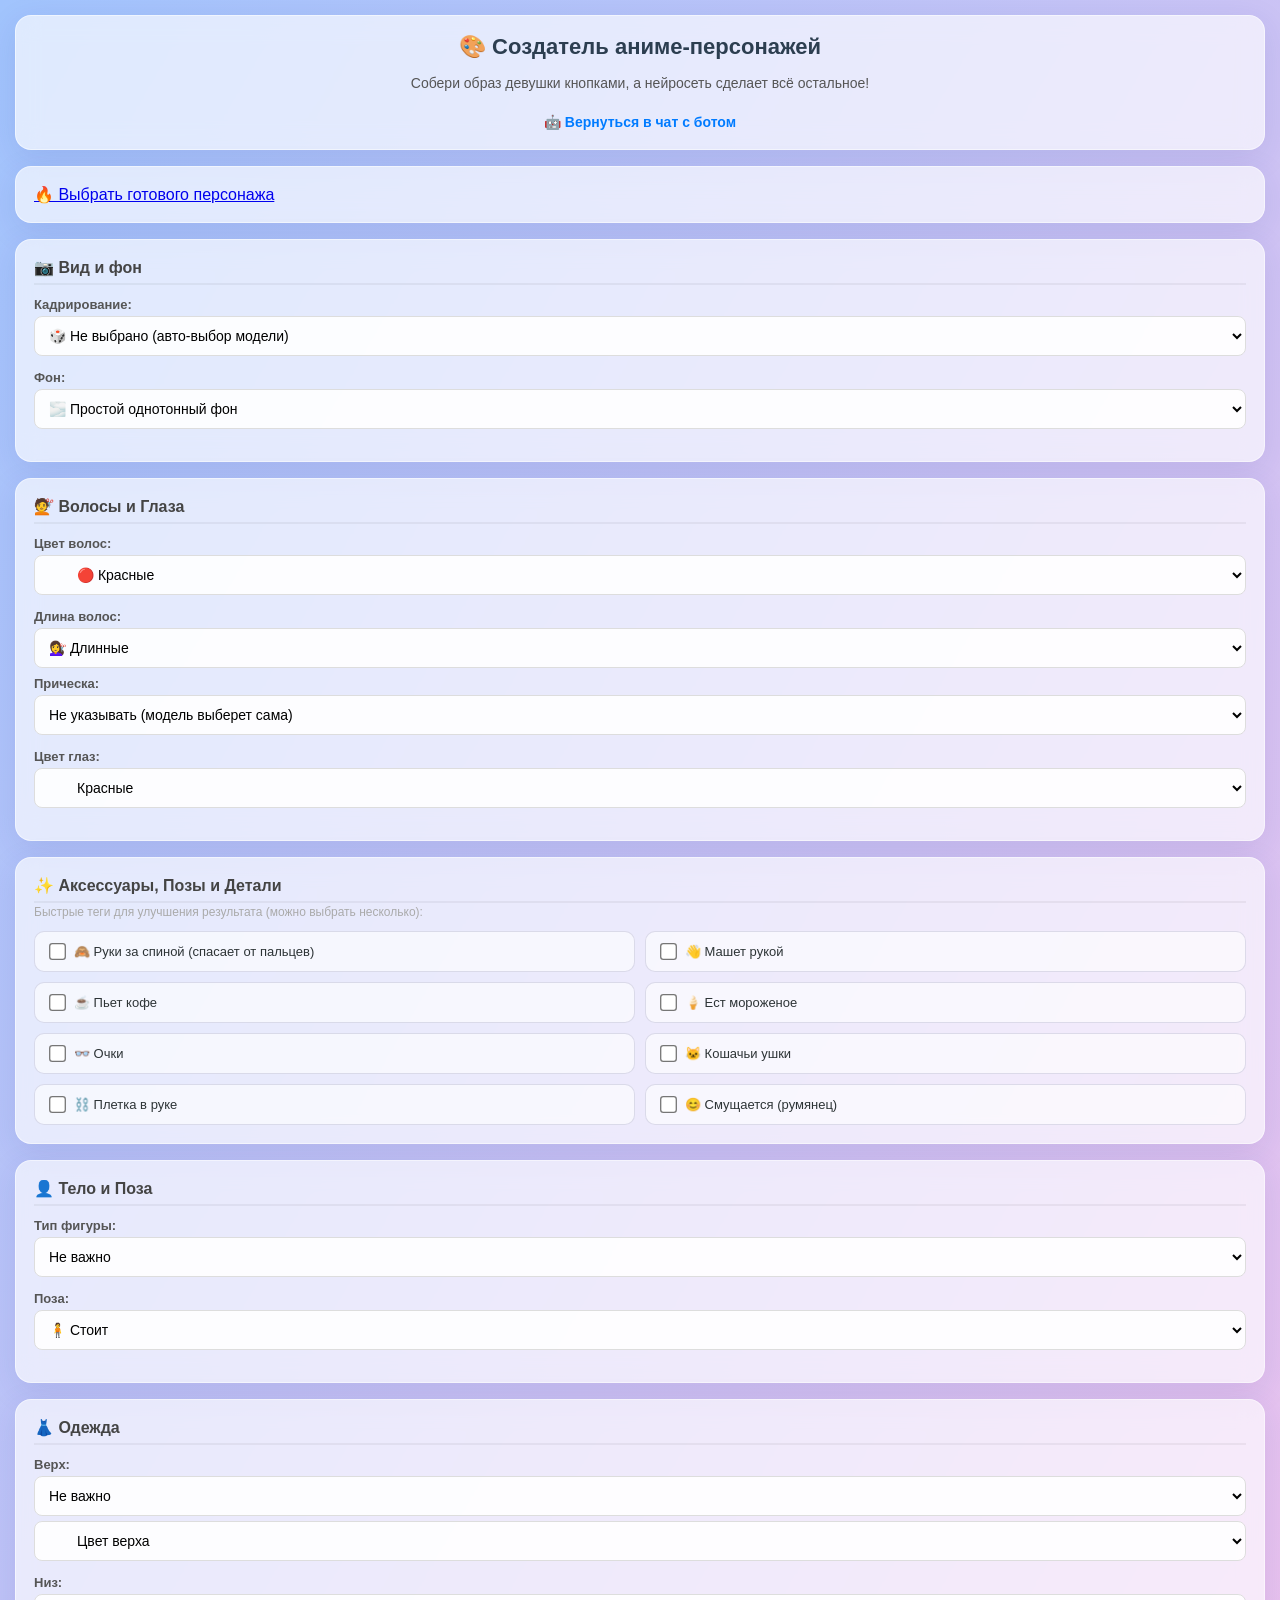
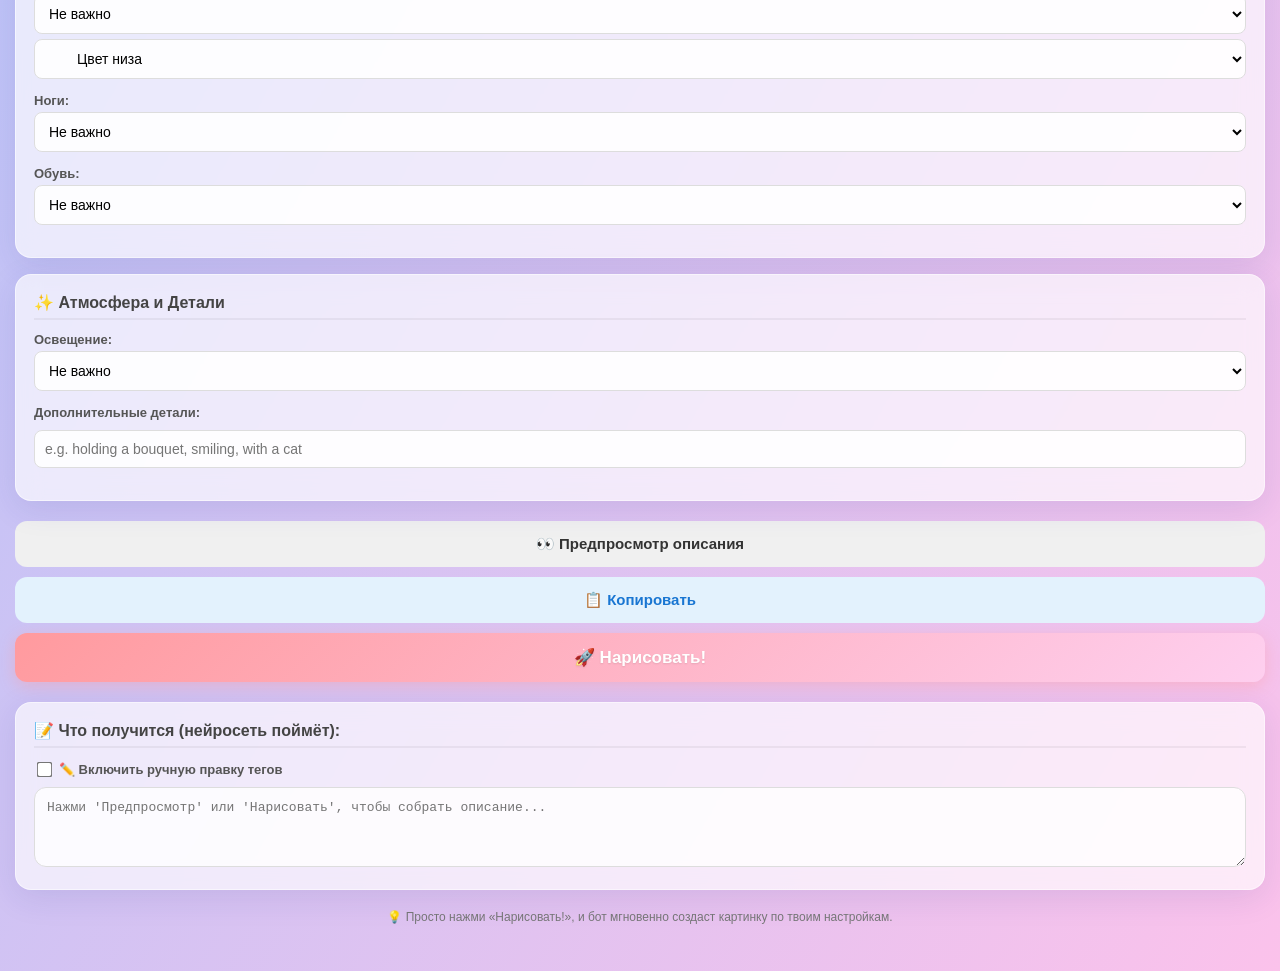
==== commit 6e0ebe85: "fix" ====
--- a/index.html
+++ b/index.html
@@ -126,11 +126,46 @@
 </div>
 
 <div class="section">
-    <h3>👓 Аксессуары</h3>
-    <div class="control">
-        <label style="display: flex; align-items: center; cursor: pointer;">
-            <input type="checkbox" id="glasses" style="width: auto; margin-right: 8px; transform: scale(1.2);">
-            Очки
+    <h3>✨ Аксессуары, Позы и Детали</h3>
+    <p class="hint">Быстрые теги для улучшения результата (можно выбрать несколько):</p>
+
+    <!-- Ряд 1: Позы и действия -->
+    <div class="checkbox-grid">
+        <label class="checkbox-item">
+            <input type="checkbox" id="chk_hands_behind" value="hands behind back">
+            <span>🙈 Руки за спиной (спасает от пальцев)</span>
+        </label>
+        <label class="checkbox-item">
+            <input type="checkbox" id="chk_waving" value="waving hand">
+            <span>👋 Машет рукой</span>
+        </label>
+        <label class="checkbox-item">
+            <input type="checkbox" id="chk_drinking" value="drinking coffee">
+            <span>☕ Пьет кофе</span>
+        </label>
+        <label class="checkbox-item">
+            <input type="checkbox" id="chk_eating" value="eating ice cream">
+            <span>🍦 Ест мороженое</span>
+        </label>
+    </div>
+
+    <!-- Ряд 2: Аксессуары и черты -->
+    <div class="checkbox-grid" style="margin-top: 10px;">
+        <label class="checkbox-item">
+            <input type="checkbox" id="chk_glasses" value="glasses">
+            <span>👓 Очки</span>
+        </label>
+        <label class="checkbox-item">
+            <input type="checkbox" id="chk_cat_ears" value="cat ears, animal ears">
+            <span>🐱 Кошачьи ушки</span>
+        </label>
+        <label class="checkbox-item">
+            <input type="checkbox" id="chk_whip" value="holding whip">
+            <span>⛓️ Плетка в руке</span>
+        </label>
+        <label class="checkbox-item">
+            <input type="checkbox" id="chk_blush" value="blush, embarrassed">
+            <span>😊 Смущается (румянец)</span>
         </label>
     </div>
 </div>
--- a/style.css
+++ b/style.css
@@ -449,4 +449,55 @@
 
 .use-btn:hover {
     transform: scale(1.02);
+}
+
+/* Подсказка над чекбоксами */
+.hint {
+    font-size: 12px;
+    color: #aaa;
+    margin-top: -10px;
+    margin-bottom: 12px;
+}
+
+/* Сетка для чекбоксов (2 колонки на мобильном) */
+.checkbox-grid {
+    display: grid;
+    grid-template-columns: repeat(2, 1fr);
+    gap: 10px;
+}
+
+/* Карточка чекбокса */
+.checkbox-item {
+    display: flex;
+    align-items: center;
+    background: rgba(255, 255, 255, 0.6); /* Чуть темнее фон */
+    border: 1px solid rgba(100, 100, 150, 0.2); /* Чуть заметнее граница */
+    padding: 10px 12px;
+    border-radius: 10px;
+    cursor: pointer;
+    transition: all 0.2s ease;
+    font-size: 13px;
+    color: #2d3436; /* 🔥 ТЕМНЫЙ ТЕКСТ вместо #e0e0e0 */
+    font-weight: 500; /*  Чуть жирнее шрифт */
+}
+
+.checkbox-item:hover {
+    background: rgba(255, 255, 255, 0.9); /* При наведении еще светлее */
+    border-color: rgba(100, 100, 150, 0.4);
+    transform: translateY(-1px); /* Легкий эффект поднятия */
+}
+
+.checkbox-item input[type="checkbox"] {
+    width: auto;
+    margin-right: 10px;
+    transform: scale(1.3);
+    accent-color: #f5576c;
+    cursor: pointer;
+}
+
+/* Адаптив для очень узких экранов */
+@media (max-width: 360px) {
+    .checkbox-grid {
+        grid-template-columns: 1fr; /* 1 колонка на совсем маленьких экранах */
+    }
 }
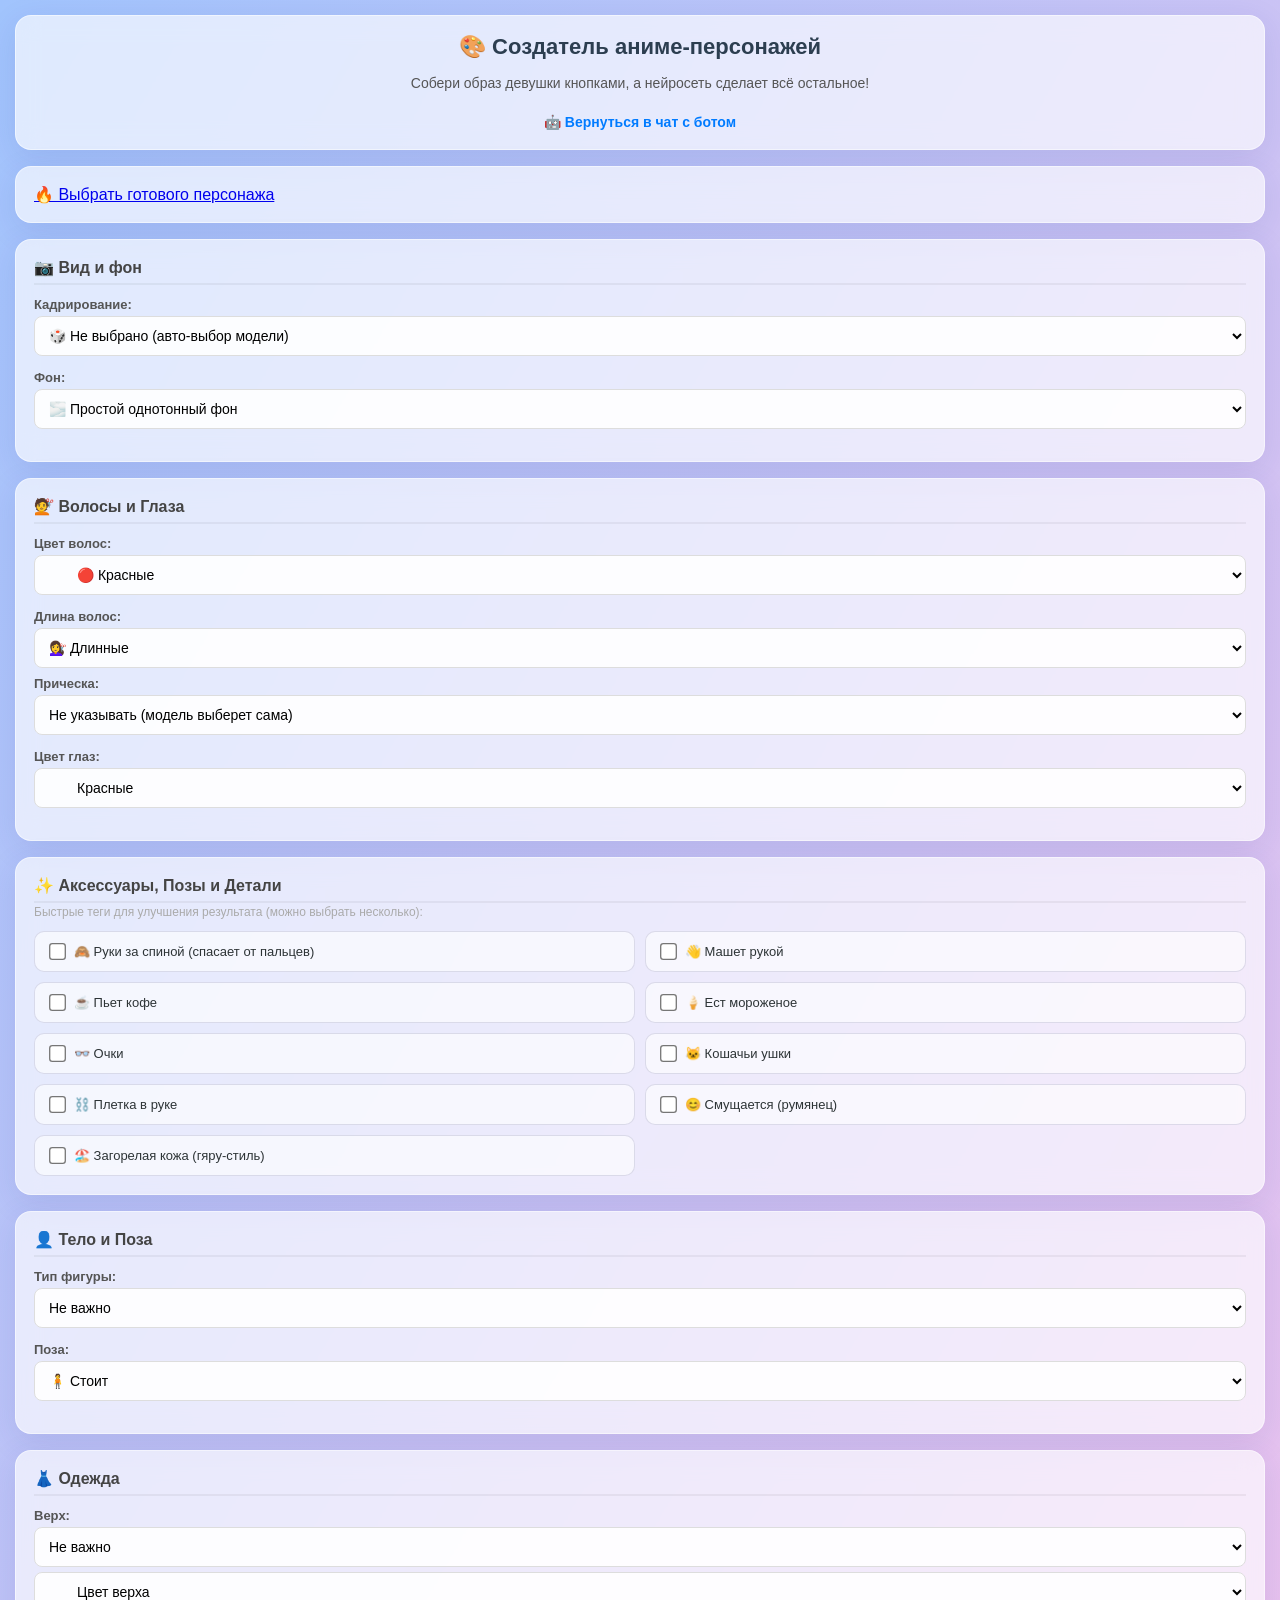
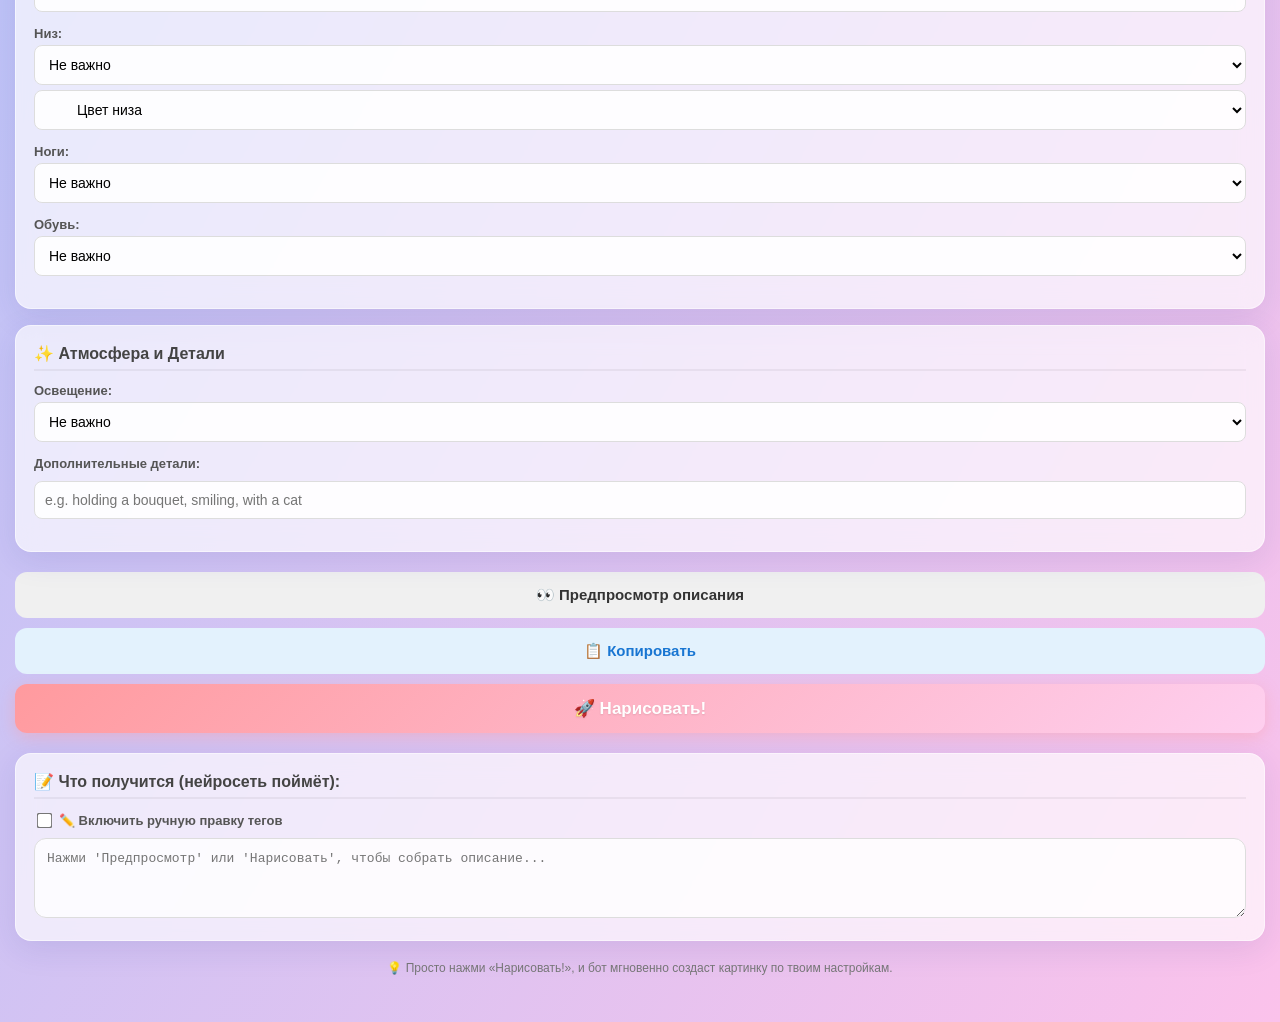
==== commit 0980a30c: "add backgound" ====
--- a/index.html
+++ b/index.html
@@ -168,6 +168,13 @@
             <span>😊 Смущается (румянец)</span>
         </label>
     </div>
+
+    <div class="checkbox-grid" style="margin-top: 10px;">
+        <label class="checkbox-item">
+            <input type="checkbox" id="chk_tanned" value="tanned skin">
+            <span>🏖️ Загорелая кожа (гяру-стиль)</span>
+        </label>
+    </div>
 </div>
 
 <div class="section">
